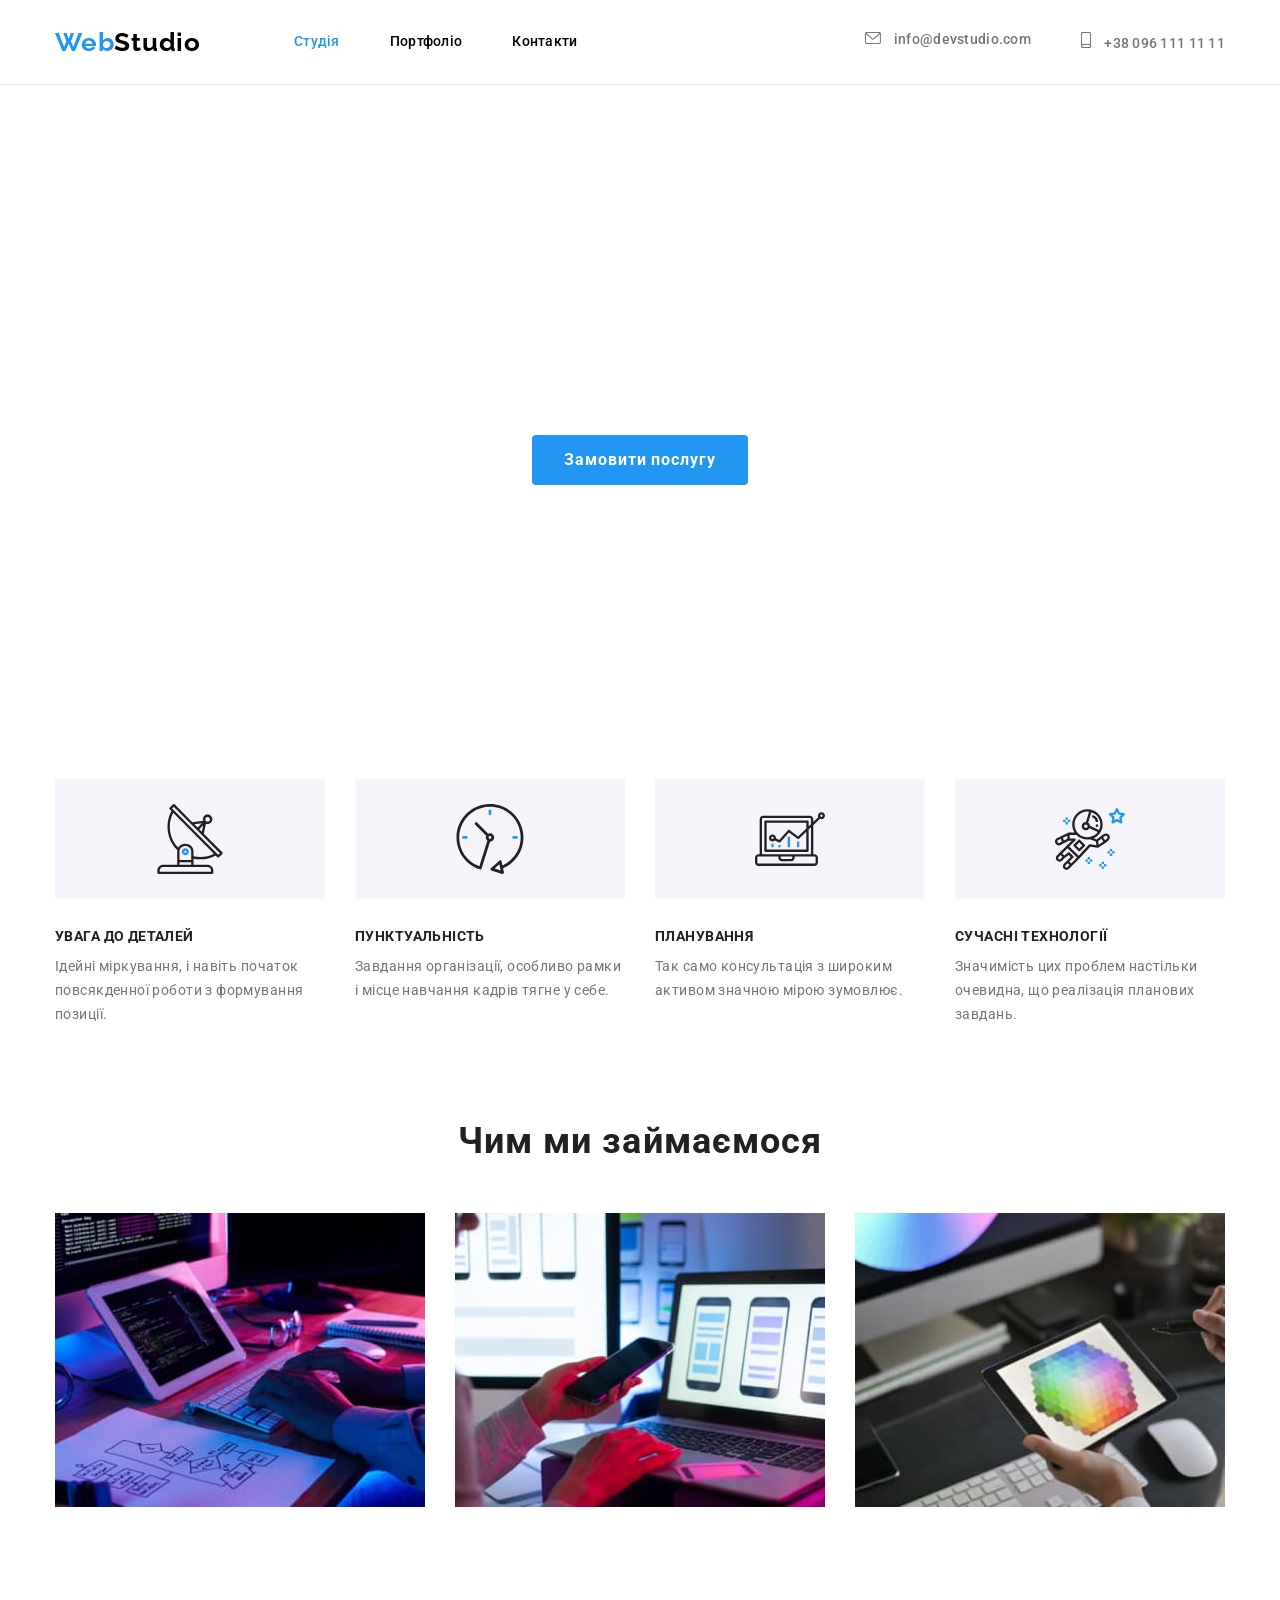
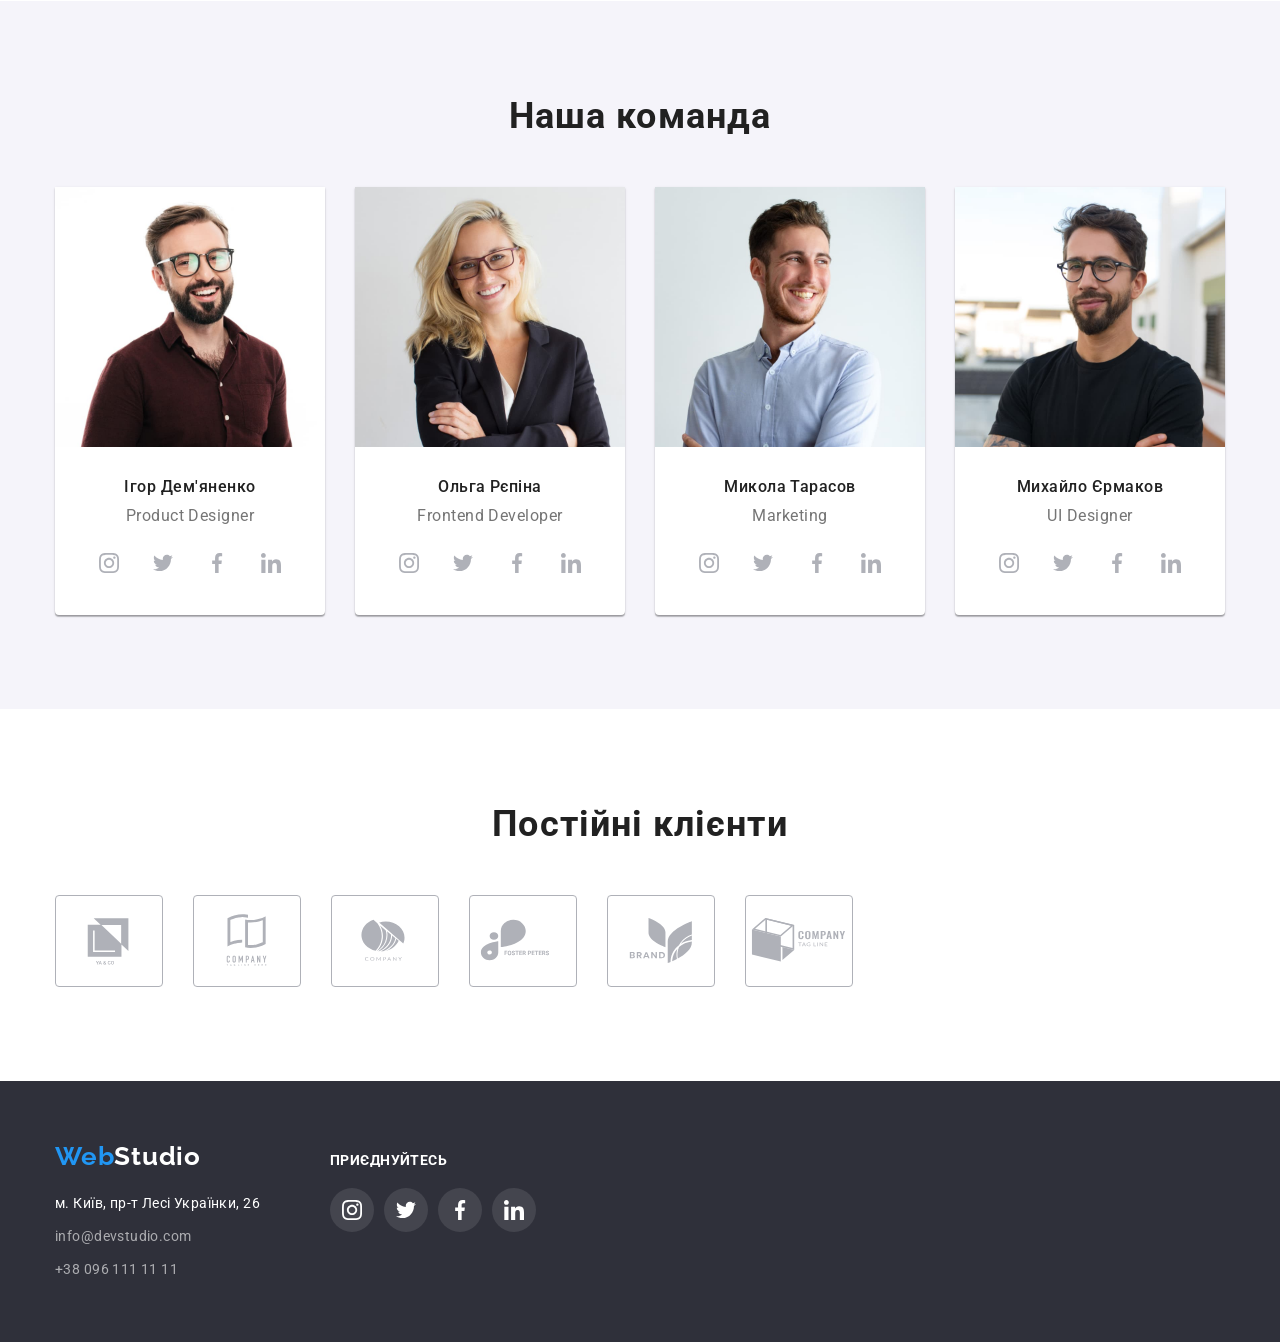
==== index.html @ befa75d5 "Update index.html" ====
<!DOCTYPE html>
<html lang="uk">
  <head>
    <meta charset="UTF-8" />
    <meta http-equiv="X-UA-Compatible" content="IE=edge" />
    <meta name="viewport" content="width=device-width, initial-scale=1.0" />
    <title>Веб-студія головна сторінка</title>
    <link
      href="https://fonts.googleapis.com/css2?family=Raleway:wght@700&family=Roboto:wght@400;500;700;900&display=swap"
      rel="stylesheet"
    />
    <link
      rel="stylesheet"
      href="https://cdnjs.cloudflare.com/ajax/libs/modern-normalize/1.1.0/modern-normalize.min.css"
      integrity="sha512-wpPYUAdjBVSE4KJnH1VR1HeZfpl1ub8YT/NKx4PuQ5NmX2tKuGu6U/JRp5y+Y8XG2tV+wKQpNHVUX03MfMFn9Q=="
      crossorigin="anonymous"
      referrerpolicy="no-referrer"
    />
    <link rel="stylesheet" href="./css/styles.css" />
  </head>
  <body>
    <header class="header">
      <div class="container site-header">
        <nav class="nav">
          <a href="./index.html" class="logo">Web<span class="logo-header">Studio</span></a>
          <ul class="site-nav">
            <li class="item"><a href="./index.html" class="link current">Студія</a></li>
            <li class="item"><a href="./portfolio.html" class="link">Портфоліо</a></li>
            <li class="item"><a href="#" class="link">Контакти</a></li>
          </ul>
        </nav>
        <ul class="header-contacts">
          <li class="item">
            <a href="mailto:info@devstudio.com" class="contacts">
              <svg class="header-contacts-icon" width="16" height="12">
                <use href="./images/sprite.svg#icon-envelope"></use>
              </svg>
              info@devstudio.com
            </a>
          </li>
          <li class="item">
            <a href="tel:+380961111111" class="contacts">
              <svg class="header-contacts-icon" width="10" height="16">
                <use href="./images/sprite.svg#icon-smartphone"></use>
              </svg>
              +38 096 111 11 11
            </a>
          </li>
        </ul>
      </div>
    </header>
    <main>
      <section class="hero">
        <div class="container hero-center">
          <h1 class="hero-title">Ефективні рішення для вашого бізнесу</h1>
          <button type="button" class="hero-button">Замовити послугу</button>
        </div>
      </section>
      <section class="section-feutures">
        <div class="container">
          <h2 class="visually-hidden">Наші особливості</h2>
          <ul class="feutures-list">
            <li class="feutures-list-item">
              <div class="feutures-decor">
                <svg class="feutures-icon" width="70" height="70">
                  <use href="./images/sprite.svg#icon-antenna"></use>
                </svg>
              </div>
              <h3 class="title">Увага до деталей</h3>
              <p class="text">Ідейні міркування, і навіть початок повсякденної роботи з формування позиції.</p>
            </li>
            <li class="feutures-list-item">
              <div class="feutures-decor">
                <svg class="feutures-icon" width="70" height="70">
                  <use href="./images/sprite.svg#icon-clock"></use>
                </svg>
              </div>
              <h3 class="title">Пунктуальність</h3>
              <p class="text">Завдання організації, особливо рамки і місце навчання кадрів тягне у себе.</p>
            </li>
            <li class="feutures-list-item">
              <div class="feutures-decor">
                <svg class="feutures-icon" width="70" height="70">
                  <use href="./images/sprite.svg#icon-diagram"></use>
                </svg>
              </div>
              <h3 class="title">Планування</h3>
              <p class="text">Так само консультація з широким активом значною мірою зумовлює.</p>
            </li>
            <li class="feutures-list-item">
              <div class="feutures-decor">
                <svg class="feutures-icon" width="70" height="70">
                  <use href="./images/sprite.svg#icon-astronaut"></use>
                </svg>
              </div>
              <h3 class="title">Сучасні технології</h3>
              <p class="text">Значимість цих проблем настільки очевидна, що реалізація планових завдань.</p>
            </li>
          </ul>
        </div>
      </section>
      <section class="section">
        <div class="container">
          <h2 class="section-title">Чим ми займаємося</h2>
          <ul class="presentation">
            <li><img src="./images/box1.jpg" alt="Руки на клавіатурі" width="370" /></li>
            <li><img src="./images/box2.jpg" alt="У руках смартфон" width="370" /></li>
            <li><img src="./images/box3.jpg" alt="У руках планшет" width="370" /></li>
          </ul>
        </div>
      </section>
      <section class="section team">
        <div class="container">
          <h2 class="section-title">Наша команда</h2>
          <ul class="team-list">
            <li class="team-member">
              <img src="./images/img1.jpg" alt="Фото дизайнера продукту" width="270" />
              <div class="team-member-discr">
                <h3 class="title">Ігор Дем'яненко</h3>
                <p class="text">Product Designer</p>
                <ul class="socials-list">
                  <li class="socials-item">
                    <a href="#" aria-label="Посилання на Instagram" class="socials-link">
                      <svg class="socials-icon" width="20" height="20">
                        <use href="./images/sprite.svg#icon-instagram"></use>
                      </svg>
                    </a>
                  </li>
                  <li class="socials-item">
                    <a href="#" aria-label="Посилання на Twitter" class="socials-link">
                      <svg class="socials-icon" width="20" height="20">
                        <use href="./images/sprite.svg#icon-twitter"></use>
                      </svg>
                    </a>
                  </li>
                  <li class="socials-item">
                    <a href="#" aria-label="Посилання на Facebook" class="socials-link">
                      <svg class="socials-icon" width="20" height="20">
                        <use href="./images/sprite.svg#icon-facebook"></use>
                      </svg>
                    </a>
                  </li>
                  <li class="socials-item">
                    <a href="#" aria-label="Посилання на Linkedin" class="socials-link">
                      <svg class="socials-icon" width="20" height="20">
                        <use href="./images/sprite.svg#icon-linkedin"></use>
                      </svg>
                    </a>
                  </li>
                </ul>
              </div>
            </li>
            <li class="team-member">
              <img src="./images/img2.jpg" alt="Фото розробника інтерфейсу" width="270" />
              <div class="team-member-discr">
                <h3 class="title">Ольга Рєпіна</h3>
                <p class="text">Frontend Developer</p>
                <ul class="socials-list">
                  <li class="socials-item">
                    <a href="#" aria-label="Посилання на Instagram" class="socials-link">
                      <svg class="socials-icon" width="20" height="20">
                        <use href="./images/sprite.svg#icon-instagram"></use>
                      </svg>
                    </a>
                  </li>
                  <li class="socials-item">
                    <a href="#" aria-label="Посилання на Twitter" class="socials-link">
                      <svg class="socials-icon" width="20" height="20">
                        <use href="./images/sprite.svg#icon-twitter"></use>
                      </svg>
                    </a>
                  </li>
                  <li class="socials-item">
                    <a href="#" aria-label="Посилання на Facebook" class="socials-link">
                      <svg class="socials-icon" width="20" height="20">
                        <use href="./images/sprite.svg#icon-facebook"></use>
                      </svg>
                    </a>
                  </li>
                  <li class="socials-item">
                    <a href="#" aria-label="Посилання на Linkedin" class="socials-link">
                      <svg class="socials-icon" width="20" height="20">
                        <use href="./images/sprite.svg#icon-linkedin"></use>
                      </svg>
                    </a>
                  </li>
                </ul>
              </div>
            </li>
            <li class="team-member">
              <img src="./images/img3.jpg" alt="Фото маркетолога" width="270" />
              <div class="team-member-discr">
                <h3 class="title">Микола Тарасов</h3>
                <p class="text">Marketing</p>
                <ul class="socials-list">
                  <li class="socials-item">
                    <a href="#" aria-label="Посилання на Instagram" class="socials-link">
                      <svg class="socials-icon" width="20" height="20">
                        <use href="./images/sprite.svg#icon-instagram"></use>
                      </svg>
                    </a>
                  </li>
                  <li class="socials-item">
                    <a href="#" aria-label="Посилання на Twitter" class="socials-link">
                      <svg class="socials-icon" width="20" height="20">
                        <use href="./images/sprite.svg#icon-twitter"></use>
                      </svg>
                    </a>
                  </li>
                  <li class="socials-item">
                    <a href="#" aria-label="Посилання на Facebook" class="socials-link">
                      <svg class="socials-icon" width="20" height="20">
                        <use href="./images/sprite.svg#icon-facebook"></use>
                      </svg>
                    </a>
                  </li>
                  <li class="socials-item">
                    <a href="#" aria-label="Посилання на Linkedin" class="socials-link">
                      <svg class="socials-icon" width="20" height="20">
                        <use href="./images/sprite.svg#icon-linkedin"></use>
                      </svg>
                    </a>
                  </li>
                </ul>
              </div>
            </li>
            <li class="team-member">
              <img src="./images/img4.jpg" alt="Фото дизайнера інтерфейсу" width="270" />
              <div class="team-member-discr">
                <h3 class="title">Михайло Єрмаков</h3>
                <p class="text">UI Designer</p>
                <ul class="socials-list">
                  <li class="socials-item">
                    <a href="#" aria-label="Посилання на Instagram" class="socials-link">
                      <svg class="socials-icon" width="20" height="20">
                        <use href="./images/sprite.svg#icon-instagram"></use>
                      </svg>
                    </a>
                  </li>
                  <li class="socials-item">
                    <a href="#" aria-label="Посилання на Twitter" class="socials-link">
                      <svg class="socials-icon" width="20" height="20">
                        <use href="./images/sprite.svg#icon-twitter"></use>
                      </svg>
                    </a>
                  </li>
                  <li class="socials-item">
                    <a href="#" aria-label="Посилання на Facebook" class="socials-link">
                      <svg class="socials-icon" width="20" height="20">
                        <use href="./images/sprite.svg#icon-facebook"></use>
                      </svg>
                    </a>
                  </li>
                  <li class="socials-item">
                    <a href="#" aria-label="Посилання на Linkedin" class="socials-link">
                      <svg class="socials-icon" width="20" height="20">
                        <use href="./images/sprite.svg#icon-linkedin"></use>
                      </svg>
                    </a>
                  </li>
                </ul>
              </div>
            </li>
          </ul>
        </div>
      </section>
      <section class="section">
        <div class="container">
          <h2 class="section-title">Постійні клієнти</h2>
          <ul class="clients-list">
            <li class="clients-logo">
              <a href="#" aria-label="Логотип клієнта" class="logo-link">
                <svg class="logo-icon" width="106" height="60">
                  <use href="./images/sprite.svg#icon-logo-1"></use>
                </svg>
              </a>
            </li>
            <li class="clients-logo">
              <a href="#" aria-label="Логотип клієнта" class="logo-link">
                <svg class="logo-icon" width="106" height="60">
                  <use href="./images/sprite.svg#icon-logo-2"></use>
                </svg>
              </a>
            </li>
            <li class="clients-logo">
              <a href="#" aria-label="Логотип клієнта" class="logo-link">
                <svg class="logo-icon" width="106" height="60">
                  <use href="./images/sprite.svg#icon-logo-3"></use>
                </svg>
              </a>
            </li>
            <li class="clients-logo">
              <a href="#" aria-label="Логотип клієнта" class="logo-link">
                <svg class="logo-icon" width="106" height="60">
                  <use href="./images/sprite.svg#icon-logo-4"></use>
                </svg>
              </a>
            </li>
            <li class="clients-logo">
              <a href="#" aria-label="Логотип клієнта" class="logo-link">
                <svg class="logo-icon" width="106" height="60">
                  <use href="./images/sprite.svg#icon-logo-5"></use>
                </svg>
              </a>
            </li>
            <li class="clients-logo">
              <a href="#" aria-label="Логотип клієнта" class="logo-link">
                <svg class="logo-icon" width="106" height="60">
                  <use href="./images/sprite.svg#icon-logo-6"></use>
                </svg>
              </a>
            </li>
          </ul>
        </div>
      </section>
    </main>
    <footer>
      <div class="container footer">
        <div>
          <a href="./index.html" class="logo">Web<span class="logo-footer">Studio</span></a>
          <address>
            <ul class="footer-contacts">
              <li>
                <a
                  href="https://goo.gl/maps/CPtrU1FHBa2aNyZL9"
                  target="_blank"
                  rel="noopener noreferrer nofollow"
                  class="contacts address"
                  >м. Київ, пр-т Лесі Українки, 26
                </a>
              </li>
              <li>
                <a href="mailto:info@devstudio.com" class="contacts mailo">info@devstudio.com</a>
              </li>
              <li>
                <a href="tel:+380961111111" class="contacts tel">+38 096 111 11 11</a>
              </li>
            </ul>
          </address>
        </div>
        <div class="socials">
          <p class="socials-invite">Приєднуйтесь</p>
          <ul class="socials-list">
            <li class="socials-item">
              <a href="#" aria-label="Посилання на Instagram" class="socials-link-footer">
                <svg class="socials-icon-footer" width="20" height="20">
                  <use href="./images/sprite.svg#icon-instagram"></use>
                </svg>
              </a>
            </li>
            <li class="socials-item">
              <a href="#" aria-label="Посилання на Twitter" class="socials-link-footer">
                <svg class="socials-icon-footer" width="20" height="20">
                  <use href="./images/sprite.svg#icon-twitter"></use>
                </svg>
              </a>
            </li>
            <li class="socials-item">
              <a href="#" aria-label="Посилання на Facebook" class="socials-link-footer">
                <svg class="socials-icon-footer" width="20" height="20">
                  <use href="./images/sprite.svg#icon-facebook"></use>
                </svg>
              </a>
            </li>
            <li class="socials-item">
              <a href="#" aria-label="Посилання на Linkedin" class="socials-link-footer">
                <svg class="socials-icon-footer" width="20" height="20">
                  <use href="./images/sprite.svg#icon-linkedin"></use>
                </svg>
              </a>
            </li>
          </ul>
        </div>
      </div>
    </footer>
  </body>
</html>
---- css/styles.css ----
/* common css */

:root {
    --accent-color: #2196F3;
    --main-color-text: #212121;
    --secondary-color-text: #757575;
    --logo-color-text: #000000;
    --white-color-text: #FFFFFF;
    --main-color-bg: #FFFFFF;
    --secondary-color-bg: #F5F4FA;
    --footer-color-bg: #2F303A;
    --active-button: #188CE8;
    --card-border-color: #EEEEEE;
    --hero-color-bg: #C4C4C4;
    --contacts-footer: rgba(255, 255, 255, 0.6);
}

body {
    font-family: 'Roboto', sans-serif;
    background-color: var(--main-color-bg);
    color: var(--secondary-color-text)
}

/* reset */
p,
h1,
h2,
h3,
h4,
h5,
h6 {
    margin: 0;
}

ul,
ol {
    margin: 0;
    padding-left: 0;
}

img {
    display: block;
    max-width: 100%;
    height: auto;
}
/* ----- */

.container {
    width: 1200px;
    padding-left: 15px;
    padding-right: 15px;
    margin: 0 auto;
}

.visually-hidden {
    position: absolute;
    white-space: nowrap;
    width: 1px;
    height: 1px;
    overflow: hidden;
    border: 0;
    padding: 0;
    clip: rect(0 0 0 0);
    clip-path: inset(50%);
    margin: -1px;
}

ul {
    list-style: none;
}

a {
    text-decoration: none;
}

button {
    display: inline-block;
    border-radius: 4px;
    font-family: inherit;
    cursor: pointer;
    border: transparent;
}

.section {
    padding-top: 94px;
    padding-bottom: 94px;
}

.logo {
    font-family: 'Raleway';
    font-style: normal;
    font-weight: 700;
    font-size: 26px;
    line-height: 1.19;
    letter-spacing: 0.03em;
    color: var(--accent-color);
}

.logo-header {
    color: var(--logo-color-text);
}

.logo-footer {
    color: var(--white-color-text);
}

/* header */
/* site nav */
.link {
    font-style: normal;
    font-weight: 500;
    font-size: 14px;
    line-height: 1.14;
    letter-spacing: 0.02em;
}

.nav {
    display: flex;
    align-items: center;
}

.site-nav {
    display: flex;
    margin-left: 93px;
    
}

.site-nav .item {
    margin-right: 50px;
}

.site-nav .item:last-child {
    margin-right: 0;
}

.site-nav .link {
    display: block;
    padding-top: 32px;
    padding-bottom: 32px;
    color: var(--logo-color-text);
}

.site-nav .link:hover,
.site-nav .link:focus {
    color: var(--accent-color);
}

.site-nav .link.current {
    color: var(--accent-color);
} 

.header {
    border-bottom: 1px solid #ECECEC;
}

.site-header {
    display: flex; 
}

.header-contacts {
    display: flex;
    margin-left: auto;
}

.header-contacts .item:not(:last-child) {
    margin-right: 50px;
}

.header-contacts .contacts {
    display: block;
    padding-top: 32px;
    padding-bottom: 32px;
    font-style: normal;
    font-weight: 500;
    font-size: 14px;
    line-height: 1.14;
    letter-spacing: 0.02em;
    color: var(--secondary-color-text);
}
.header-contacts .contacts:hover,
.header-contacts .contacts:focus {
    color: var(--accent-color);
}

.header-contacts-icon {
    margin-right: 10px;
    fill: var(--secondary-color-text);
}

.header-contacts .contacts:hover .header-contacts-icon,
.header-contacts .contacts:focus .header-contacts-icon {
    fill: var(--accent-color);
}

/* footer */
footer {
    padding-top: 60px;
    padding-bottom: 60px;
    background-color: var(--footer-color-bg);
}

address {
    margin-top: 20px;
    font-style: normal;
}

.footer-contacts .address {
    font-size: 14px;
    line-height: 1.71;
    letter-spacing: 0.03em;
    color: var(--white-color-text);
}

.footer-contacts .address:hover,
.footer-contacts .address:focus {
    color: var(--accent-color);
}

.footer-contacts .mailo,
.footer-contacts .tel {
    display: block;
    margin-top: 9px;
    font-size: 14px;
    line-height: 1.71;
    letter-spacing: 0.03em;
    color: var(--contacts-footer);
}

.footer-contacts .mailo:hover,
.footer-contacts .mailo:focus {
    color: var(--accent-color);
}

.footer-contacts .tel:hover,
.footer-contacts .tel:focus {
    color: var(--accent-color);
}

.footer {
    display: flex;
    align-items: baseline;

}

.socials {
    margin-left: 70px;
}

.socials-invite {
    margin-bottom: 20px;
    font-style: normal;
    font-weight: 700;
    font-size: 14px;
    line-height: 16px;
    letter-spacing: 0.03em;
    text-transform: uppercase;
    color: var(--white-color-text)
}

.socials-list {
    display: flex;
    justify-content: center;
    gap: 10px;
}

.socials-item {
    width: 44px;
    height: 44px;
}

.socials-link-footer {
    display: flex;
    align-items: center;
    justify-content: center;
    width: 100%;
    height: 100%;
    background-color: rgba(255, 255, 255, 0.1);
    border-radius: 50%;
}

.socials-icon-footer {
    fill: var(--white-color-text);
}

.socials-link-footer:hover,
.socials-link-footer:focus {
    background-color: var(--accent-color);
}


/* index.html css */

.hero {
    text-align: center;   
}

.hero > .overlay {
    max-width: 1600px;
    min-height: 600px;
    margin-left: auto;
    margin-right: auto;
    background: var(--hero-color-bg);
    background-image: linear-gradient(to right, rgba(47, 48, 58, 0.4), rgba(47, 48, 58, 0.4)), url("../images/hero.jpg");     
}

.container.hero-center {
    padding: 200px 0;
    max-width: 696px;
    
}

.hero-title {
    margin-bottom: 30px;
    font-style: normal;
    font-weight: 900;
    font-size: 44px;
    line-height: 1.36;
    letter-spacing: 0.06em;
    text-transform: uppercase;
    text-align: center;
    color: var(--white-color-text);
}

.hero-button {
    padding: 10px 32px;
    font-style: normal;
    font-weight: 700;
    font-size: 16px;
    line-height: 1.88; 
    text-align: center;
    letter-spacing: 0.06em;
    background-color: var(--accent-color);
    color: var(--white-color-text);
}

.hero-button:hover,
.hero-button:focus {
    background-color: var(--active-button);
}

.section-feutures {
    padding-top: 94px;
    padding-bottom: 0;
}

.section-title {
    margin-bottom: 50px;
    font-style: normal;
    font-weight: 700;
    font-size: 36px;
    line-height: 1.17;
    text-align: center;
    letter-spacing: 0.03em;
    color: var(--main-color-text);
}

.feutures-list {
    display: flex;
    gap: 30px;
}

.feutures-list-item {
    flex-basis: calc((100% - 90px) / 4);
}

.feutures-decor {
    display: flex;
    align-items: center;
    justify-content: center;
    margin-bottom: 30px;
    height: 120px;
    background-color: var(--secondary-color-bg);
}

.feutures-list .title {
    margin-bottom: 10px;
    font-style: normal;
    font-weight: 700;
    font-size: 14px;
    line-height: 1.14;
    letter-spacing: 0.03em;
    text-transform: uppercase;
    color: var(--main-color-text);
}

.feutures-list .text {
    font-size: 14px;
    line-height: 1.71;
    letter-spacing: 0.03em;
}

.presentation {
    display: flex;
    justify-content: space-between;
}

.team {
    background-color: var(--secondary-color-bg);
}

.team-list {
    display: flex;
    gap: 30px
}

.team-member {
    flex-basis: calc((100% - 90) / 4);
    box-shadow: 0px 1px 3px rgba(0, 0, 0, 0.12), 0px 1px 1px rgba(0, 0, 0, 0.14), 0px 2px 1px rgba(0, 0, 0, 0.2);
    border-radius: 0px 0px 4px 4px;
    background-color: var(--main-color-bg);
}

.team-member-discr {
    padding-top: 30px;
    padding-bottom: 30px;
}

.team-list .title {
    margin-bottom: 10px;
    font-style: normal;
    font-weight: 500;
    font-size: 16px;
    line-height: 19px;
    text-align: center;
    letter-spacing: 0.03em;
    color: var(--main-color-text);
}

.team-list .text {
    font-size: 16px;
    line-height: 19px;
    text-align: center;
    letter-spacing: 0.03em;
    margin-bottom: 16px;
}

/* .socials-list and .socials-item create added above */
.socials-link {
    display: flex;
    align-items: center;
    justify-content: center;
    width: 100%;
    height: 100%;
    background-color: #FFFFFF;
    border-radius: 50%;
}

.socials-icon {
    fill: #AFB1B8;
}

.socials-link:hover,
.socials-link:focus {
    background-color: var(--accent-color);
}

.socials-link:hover .socials-icon,
.socials-link:focus .socials-icon {
    fill: var(--white-color-text);
}


.clients-list {
    display: flex;
    gap: 30px;
}
.clients-logo {
    flex-basis: calc((100% -150px) / 6);
    height: 92px;
}
.logo-link {
    display: flex;
    align-items: center;
    justify-content: center;
    width: 100%;
    height: 100%;
    border: 1px solid #AFB1B8;
    border-radius: 4px;
}
.logo-icon {
    fill: #AFB1B8;
}
.logo-link:hover {
    border-color: var(--accent-color);
}
.logo-link:hover .logo-icon,
.logo-link:focus .logo-icon {
    fill: var(--accent-color);
}


/* portfolio.html css */

.portfolio-filter {
    display: flex;
    justify-content: center;
    gap: 8px;
    margin-bottom: 50px;   
}

.filter-button {
    padding: 6px 22px;
    font-style: normal;
    font-weight: 500;
    font-size: 16px;
    line-height: 1.63;
    text-align: center;
    letter-spacing: 0.03em;
    color: var(--main-color-text);
}

.filter-button:hover,
.filter-button:focus {
    background-color: var(--accent-color);
    color: var(--white-color-text);
    box-shadow: 0px 3px 1px rgba(0, 0, 0, 0.1), 0px 1px 2px rgba(0, 0, 0, 0.08), 0px 2px 2px rgba(0, 0, 0, 0.12);
}

.portfolio-list {
    display: flex;
    flex-wrap: wrap;
    gap: 30px;
}

.portfolio-card {
    flex-basis: calc((100% - 60px) / 3);
}

.portfolio-card-link {
    display: inline-block;
}

.portfolio-card-link:hover,
.portfolio-card-link:focus {
    box-shadow: 0px 1px 1px rgba(0, 0, 0, 0.12), 0px 4px 4px rgba(0, 0, 0, 0.06), 1px 4px 6px rgba(0, 0, 0, 0.16);
}

.portfolio-list .title {
    margin-bottom: 4px;
    font-weight: 700;
    font-size: 18px;
    line-height: 2.00;
    letter-spacing: 0.06em;
    color: var(--main-color-text);
}

.portfolio-list .text {
    font-size: 16px;
    line-height: 1.88;
    letter-spacing: 0.03em;
    color: var(--secondary-color-text);
}

.portfolio-card-bottom {
    padding: 20px 24px;
    border-left: 1px solid var(--card-border-color);
    border-right: 1px solid var(--card-border-color);
    border-bottom: 1px solid var(--card-border-color);
}
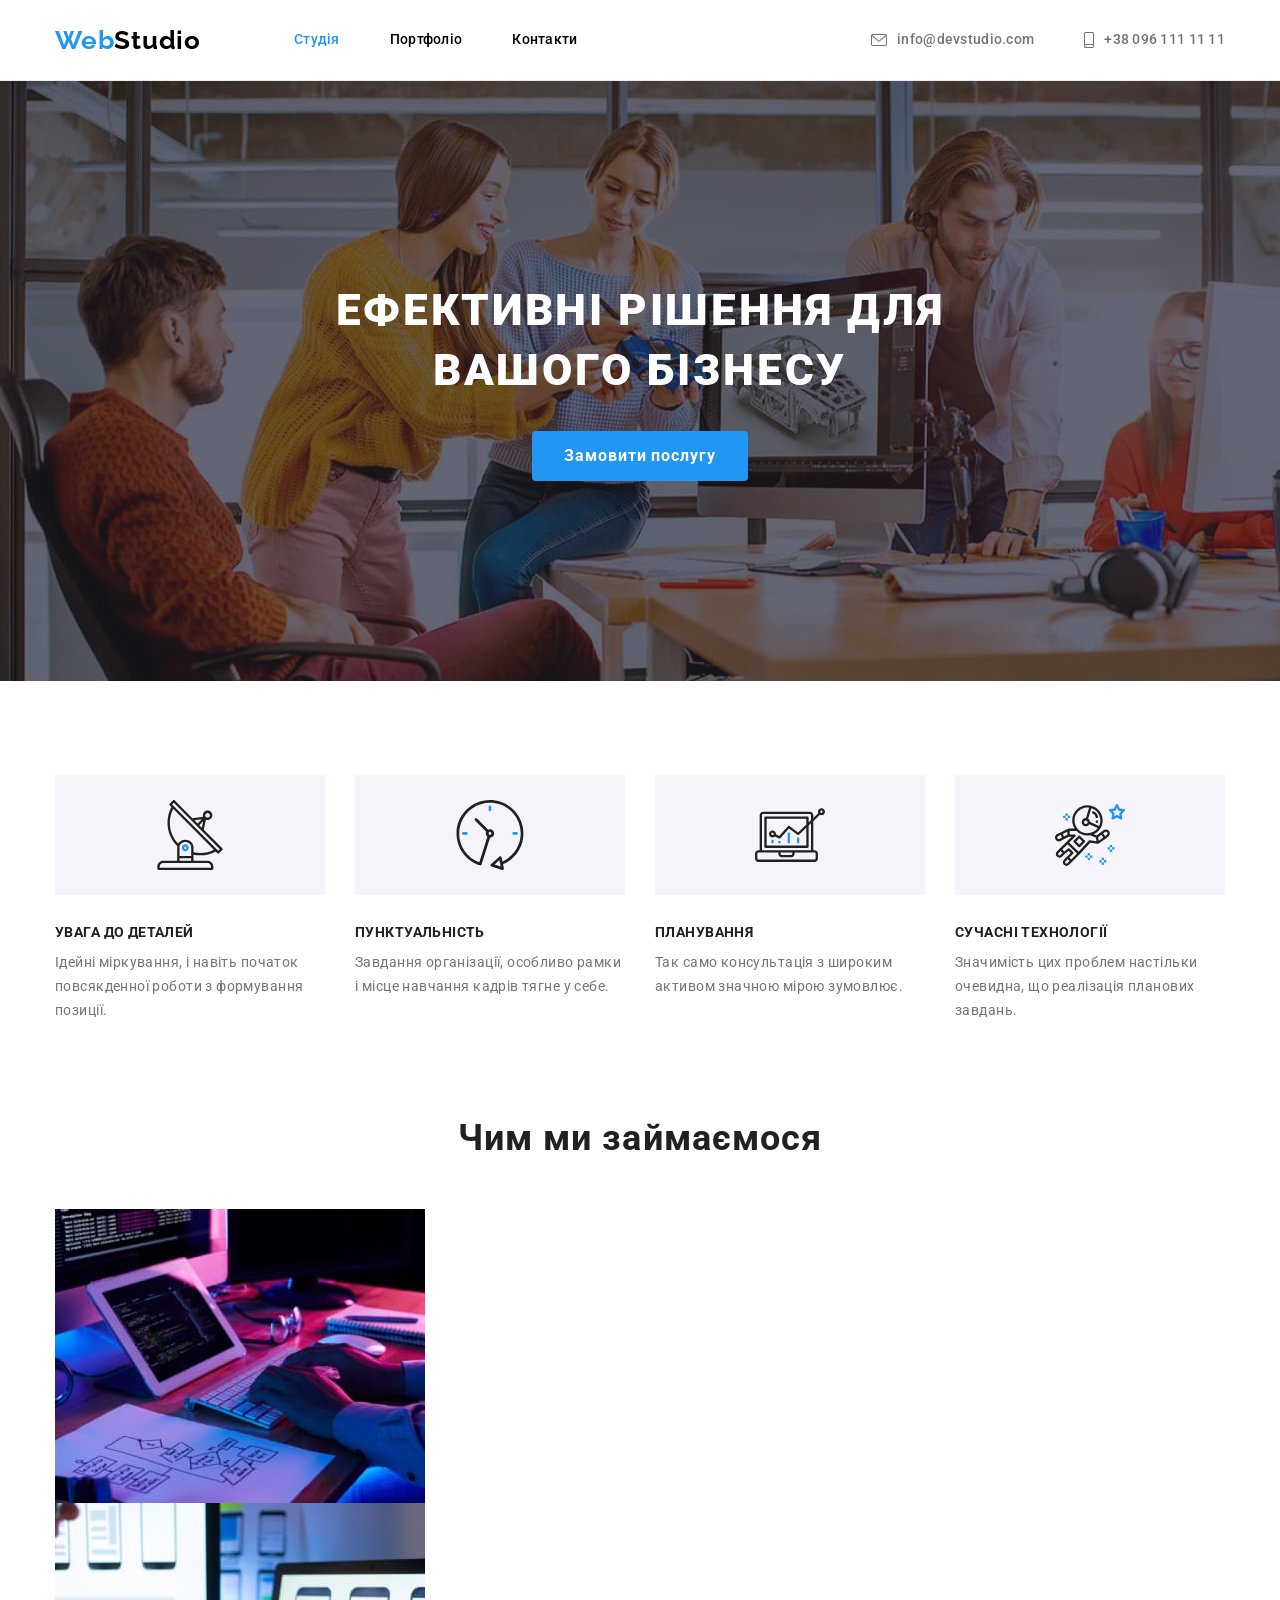
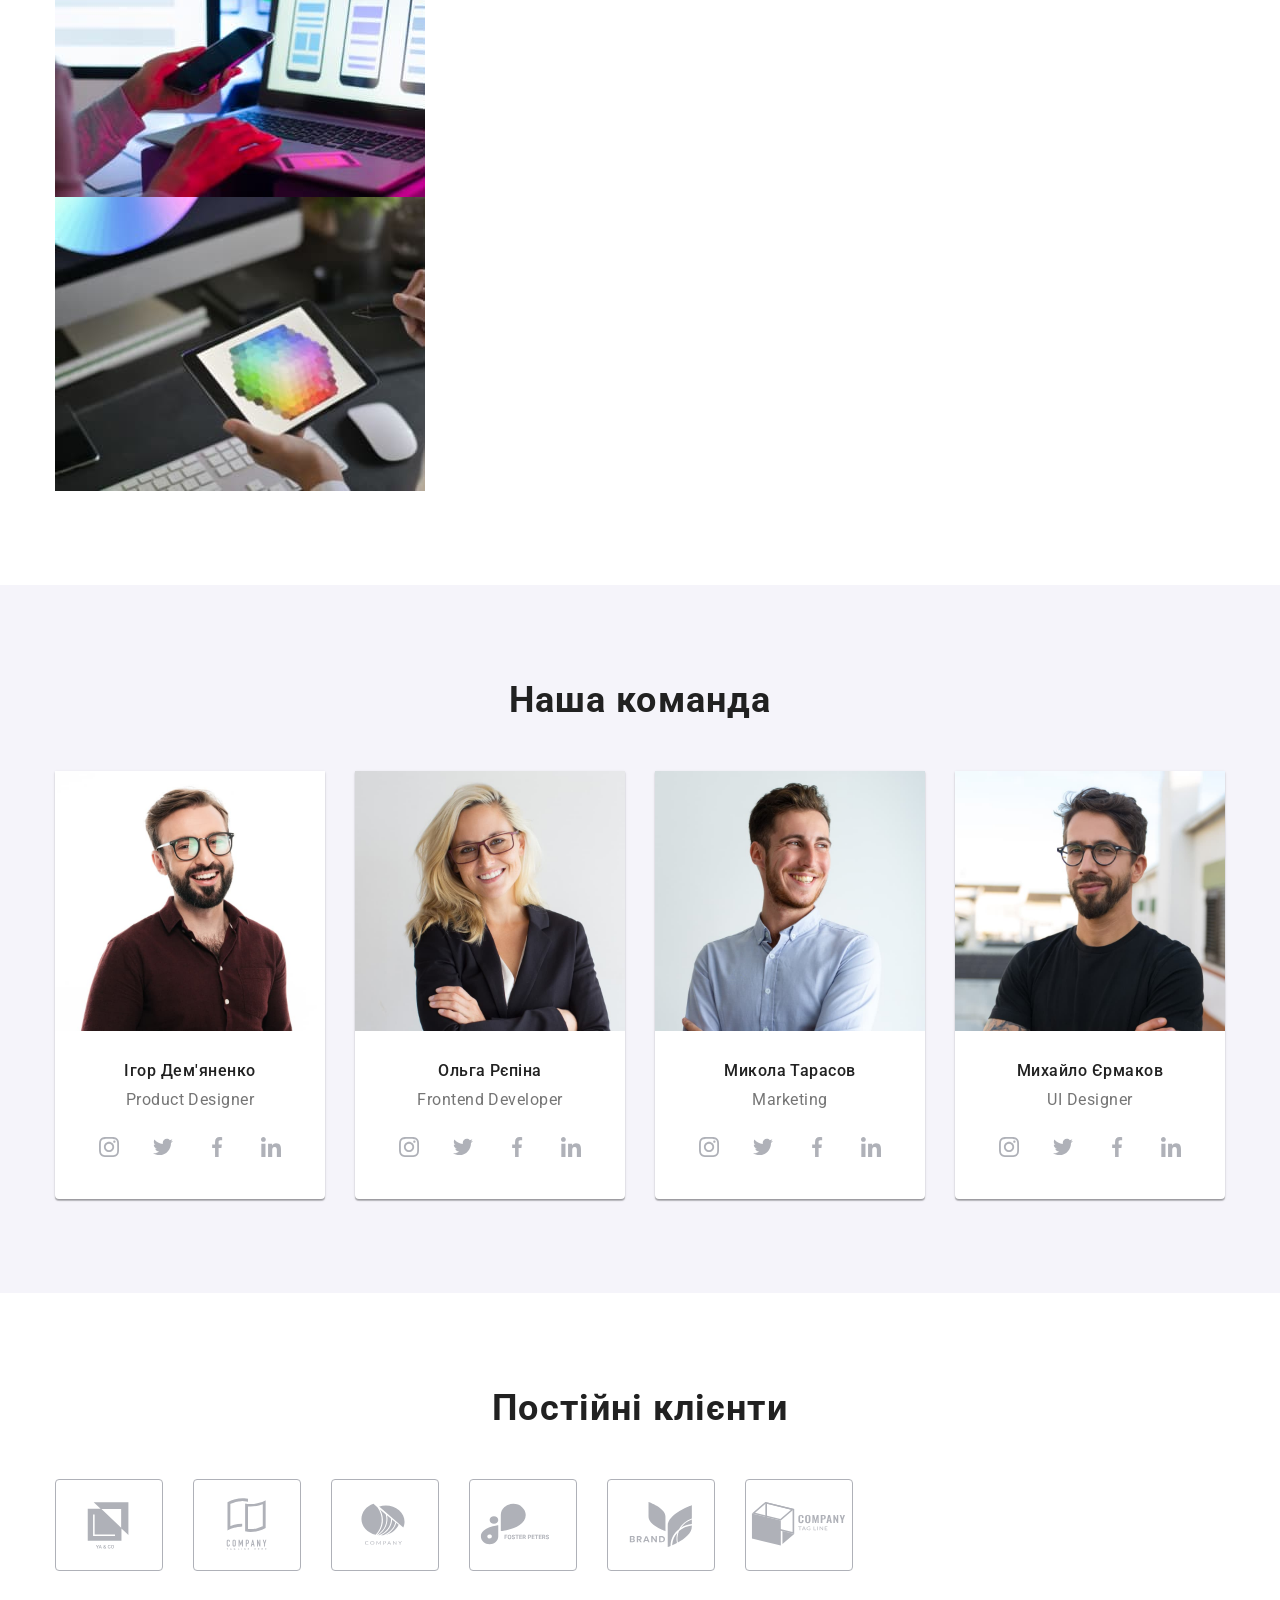
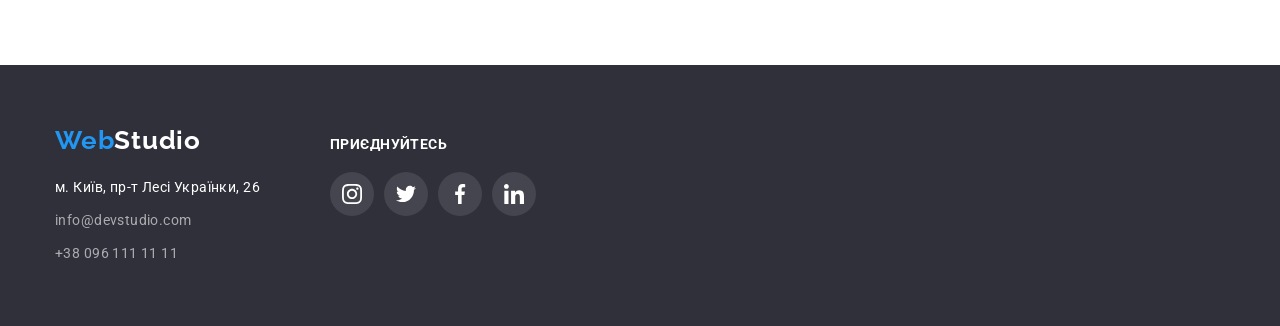
==== commit 141f9d56: "Update index.html" ====
--- a/index.html
+++ b/index.html
@@ -102,10 +102,10 @@
       <section class="section">
         <div class="container">
           <h2 class="section-title">Чим ми займаємося</h2>
-          <ul class="presentation">
-            <li><img src="./images/box1.jpg" alt="Руки на клавіатурі" width="370" /></li>
-            <li><img src="./images/box2.jpg" alt="У руках смартфон" width="370" /></li>
-            <li><img src="./images/box3.jpg" alt="У руках планшет" width="370" /></li>
+          <ul class="presentation-list">
+            <li class="presentation-item"><img src="./images/box1.jpg" alt="Руки на клавіатурі" width="370" /></li>
+            <li class="presentation-item"><img src="./images/box2.jpg" alt="У руках смартфон" width="370" /></li>
+            <li class="presentation-item"><img src="./images/box3.jpg" alt="У руках планшет" width="370" /></li>
           </ul>
         </div>
       </section>
--- a/css/styles.css
+++ b/css/styles.css
@@ -167,7 +167,8 @@
 }
 
 .header-contacts .contacts {
-    display: block;
+    display: flex;
+    align-items: center;
     padding-top: 32px;
     padding-bottom: 32px;
     font-style: normal;
@@ -291,22 +292,17 @@
 /* index.html css */
 
 .hero {
-    text-align: center;   
-}
-
-.hero > .overlay {
+    text-align: center;
     max-width: 1600px;
-    min-height: 600px;
+    padding: 200px 0;
     margin-left: auto;
     margin-right: auto;
     background: var(--hero-color-bg);
-    background-image: linear-gradient(to right, rgba(47, 48, 58, 0.4), rgba(47, 48, 58, 0.4)), url("../images/hero.jpg");     
+    background-image: linear-gradient(to right, rgba(47, 48, 58, 0.4), rgba(47, 48, 58, 0.4)), url("../images/hero.jpg");
 }
 
 .container.hero-center {
-    padding: 200px 0;
     max-width: 696px;
-    
 }
 
 .hero-title {
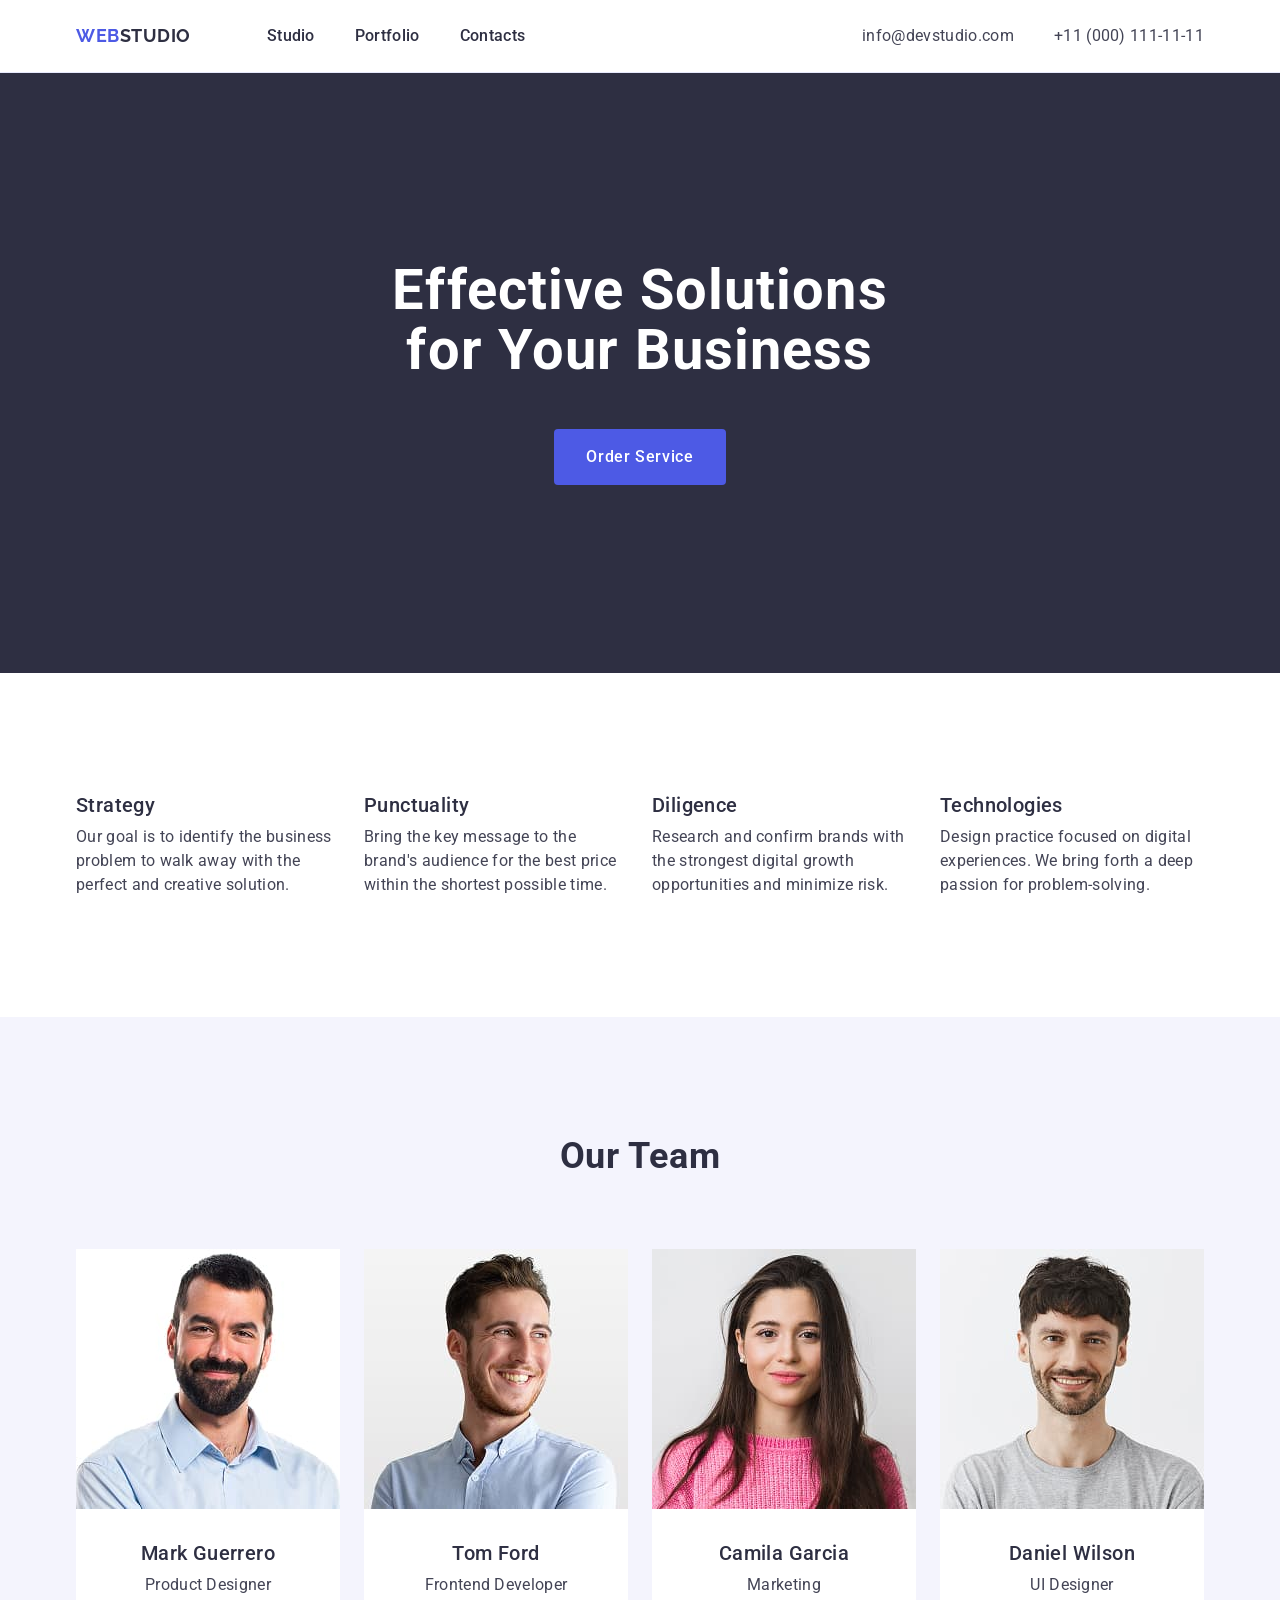
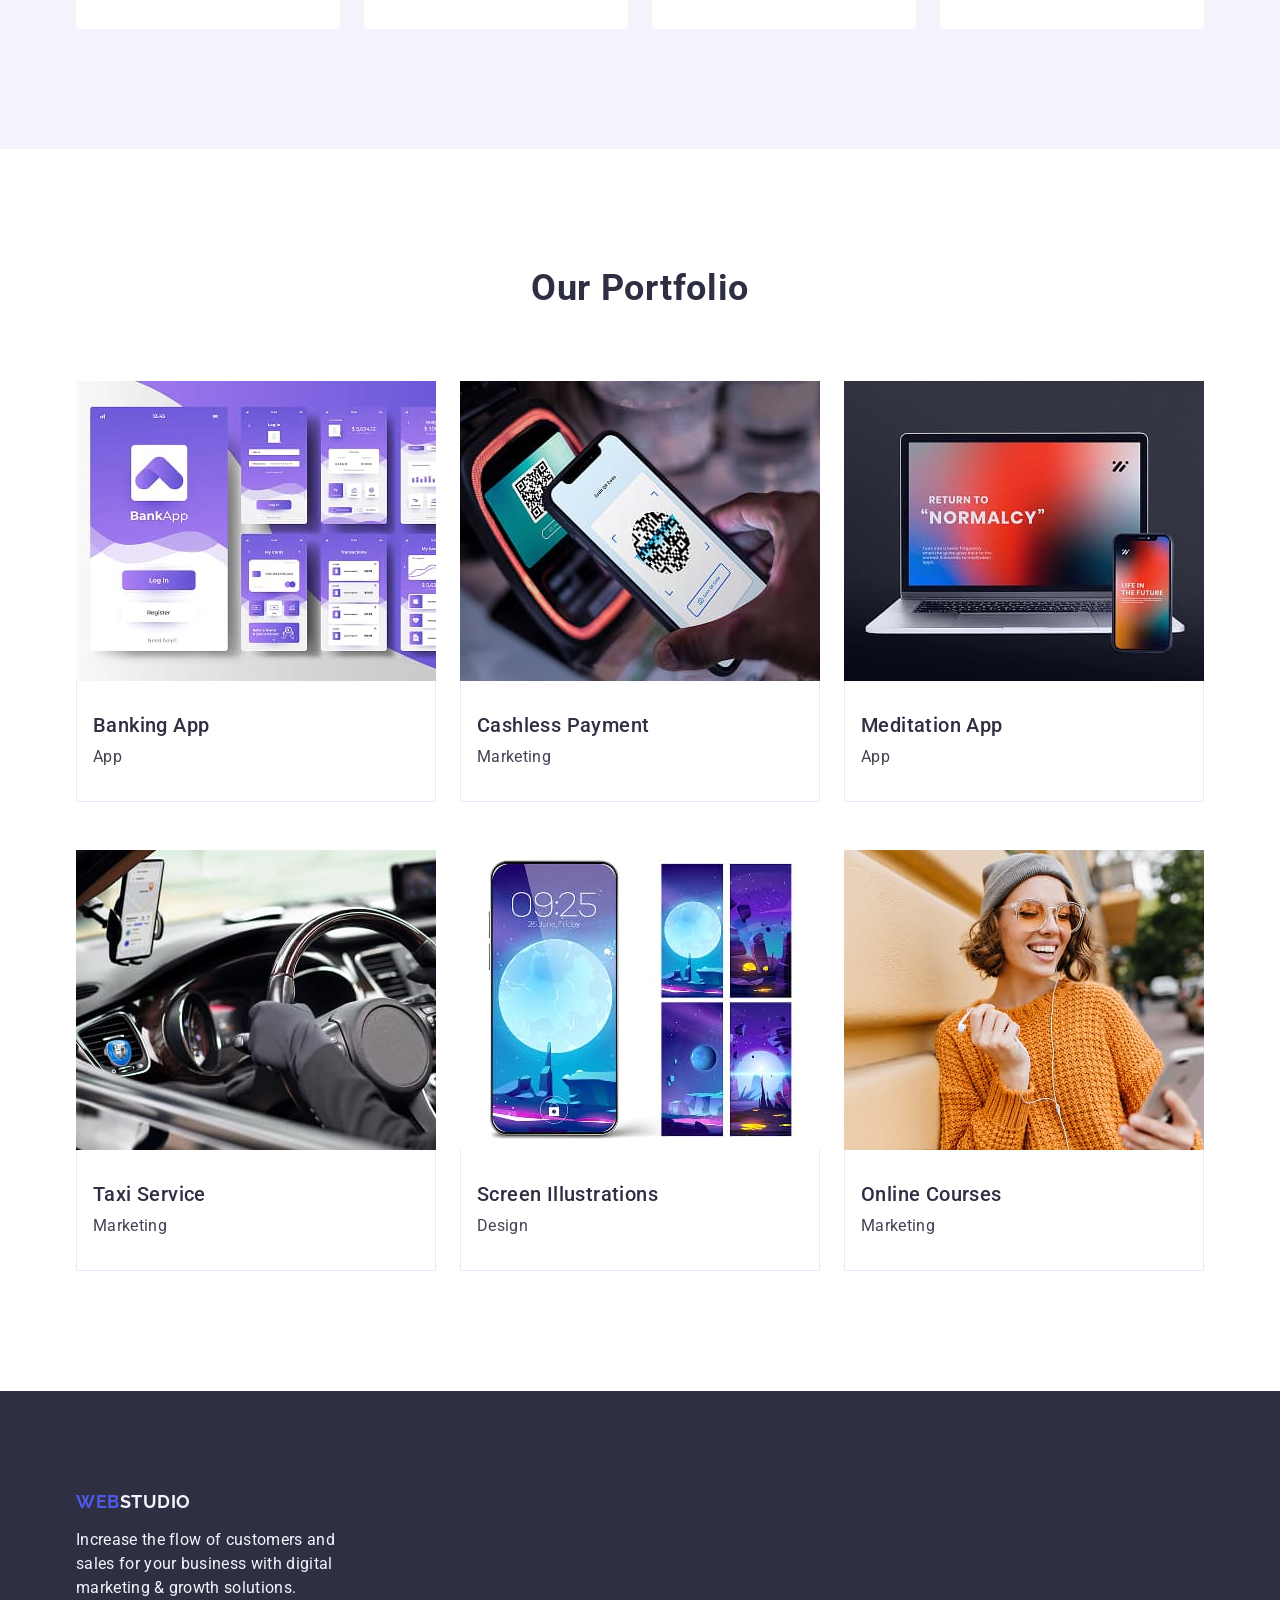
==== commit fddfca7a: "Initial files from goit-markup-hw-03" ====
--- a/index.html
+++ b/index.html
@@ -1,18 +1,19 @@
 <!DOCTYPE html>
-<html lang="uk">
+<html lang="en">
   <head>
     <meta charset="UTF-8" />
-    <meta http-equiv="X-UA-Compatible" content="IE=edge" />
     <meta name="viewport" content="width=device-width, initial-scale=1.0" />
-    <title>Веб-студія головна сторінка</title>
+    <link rel="preconnect" href="https://fonts.googleapis.com" />
+    <link rel="preconnect" href="https://fonts.gstatic.com" crossorigin />
     <link
-      href="https://fonts.googleapis.com/css2?family=Raleway:wght@700&family=Roboto:wght@400;500;700;900&display=swap"
+      href="https://fonts.googleapis.com/css2?family=Roboto:wght@400;500;700&display=swap&family=Raleway:wght@700&display=swap"
       rel="stylesheet"
     />
+    <title>Homework-2</title>
     <link
       rel="stylesheet"
-      href="https://cdnjs.cloudflare.com/ajax/libs/modern-normalize/1.1.0/modern-normalize.min.css"
-      integrity="sha512-wpPYUAdjBVSE4KJnH1VR1HeZfpl1ub8YT/NKx4PuQ5NmX2tKuGu6U/JRp5y+Y8XG2tV+wKQpNHVUX03MfMFn9Q=="
+      href="https://cdnjs.cloudflare.com/ajax/libs/modern-normalize/3.0.1/modern-normalize.min.css"
+      integrity="sha512-q6WgHqiHlKyOqslT/lgBgodhd03Wp4BEqKeW6nNtlOY4quzyG3VoQKFrieaCeSnuVseNKRGpGeDU3qPmabCANg=="
       crossorigin="anonymous"
       referrerpolicy="no-referrer"
     />
@@ -20,357 +21,207 @@
   </head>
   <body>
     <header class="header">
-      <div class="container site-header">
+      <div class="container header-container">
         <nav class="nav">
-          <a href="./index.html" class="logo">Web<span class="logo-header">Studio</span></a>
-          <ul class="site-nav">
-            <li class="item"><a href="./index.html" class="link current">Студія</a></li>
-            <li class="item"><a href="./portfolio.html" class="link">Портфоліо</a></li>
-            <li class="item"><a href="#" class="link">Контакти</a></li>
+          <a class="logo" href="./index.html"
+            >Web<span class="logo-accent">Studio</span></a
+          >
+          <ul class="nav-list">
+            <li class="nav-item">
+              <a class="nav-link" href="./index.html">Studio</a>
+            </li>
+            <li class="nav-item"><a class="nav-link" href="">Portfolio</a></li>
+            <li class="nav-item"><a class="nav-link" href="">Contacts</a></li>
           </ul>
         </nav>
-        <ul class="header-contacts">
-          <li class="item">
-            <a href="mailto:info@devstudio.com" class="contacts">
-              <svg class="header-contacts-icon" width="16" height="12">
-                <use href="./images/sprite.svg#icon-envelope"></use>
-              </svg>
-              info@devstudio.com
-            </a>
-          </li>
-          <li class="item">
-            <a href="tel:+380961111111" class="contacts">
-              <svg class="header-contacts-icon" width="10" height="16">
-                <use href="./images/sprite.svg#icon-smartphone"></use>
-              </svg>
-              +38 096 111 11 11
-            </a>
-          </li>
-        </ul>
+        <address class="address">
+          <ul class="address-list">
+            <li class="address-item">
+              <a class="address-link" href="mailto:info@devstudio.com"
+                >info@devstudio.com</a
+              >
+            </li>
+            <li class="address-item">
+              <a class="address-link" href="tel:+110001111111"
+                >+11 (000) 111-11-11</a
+              >
+            </li>
+          </ul>
+        </address>
       </div>
     </header>
     <main>
-      <section class="hero">
-        <div class="container hero-center">
-          <h1 class="hero-title">Ефективні рішення для вашого бізнесу</h1>
-          <button type="button" class="hero-button">Замовити послугу</button>
-        </div>
-      </section>
-      <section class="section-feutures">
-        <div class="container">
-          <h2 class="visually-hidden">Наші особливості</h2>
-          <ul class="feutures-list">
-            <li class="feutures-list-item">
-              <div class="feutures-decor">
-                <svg class="feutures-icon" width="70" height="70">
-                  <use href="./images/sprite.svg#icon-antenna"></use>
-                </svg>
-              </div>
-              <h3 class="title">Увага до деталей</h3>
-              <p class="text">Ідейні міркування, і навіть початок повсякденної роботи з формування позиції.</p>
-            </li>
-            <li class="feutures-list-item">
-              <div class="feutures-decor">
-                <svg class="feutures-icon" width="70" height="70">
-                  <use href="./images/sprite.svg#icon-clock"></use>
-                </svg>
-              </div>
-              <h3 class="title">Пунктуальність</h3>
-              <p class="text">Завдання організації, особливо рамки і місце навчання кадрів тягне у себе.</p>
-            </li>
-            <li class="feutures-list-item">
-              <div class="feutures-decor">
-                <svg class="feutures-icon" width="70" height="70">
-                  <use href="./images/sprite.svg#icon-diagram"></use>
-                </svg>
-              </div>
-              <h3 class="title">Планування</h3>
-              <p class="text">Так само консультація з широким активом значною мірою зумовлює.</p>
-            </li>
-            <li class="feutures-list-item">
-              <div class="feutures-decor">
-                <svg class="feutures-icon" width="70" height="70">
-                  <use href="./images/sprite.svg#icon-astronaut"></use>
-                </svg>
-              </div>
-              <h3 class="title">Сучасні технології</h3>
-              <p class="text">Значимість цих проблем настільки очевидна, що реалізація планових завдань.</p>
-            </li>
-          </ul>
-        </div>
-      </section>
-      <section class="section">
-        <div class="container">
-          <h2 class="section-title">Чим ми займаємося</h2>
-          <ul class="presentation-list">
-            <li class="presentation-item"><img src="./images/box1.jpg" alt="Руки на клавіатурі" width="370" /></li>
-            <li class="presentation-item"><img src="./images/box2.jpg" alt="У руках смартфон" width="370" /></li>
-            <li class="presentation-item"><img src="./images/box3.jpg" alt="У руках планшет" width="370" /></li>
-          </ul>
-        </div>
-      </section>
-      <section class="section team">
-        <div class="container">
-          <h2 class="section-title">Наша команда</h2>
+      <section class="section hero-section">
+        <div class="container hero-container">
+          <h1 class="hero-title">Effective Solutions for Your Business</h1>
+          <button class="hero-button" type="button">Order Service</button>
+        </div>
+      </section>
+      <section class="section features-section">
+        <div class="container features-container">
+          <h2 class="features-title visually-hidden">Features</h2>
+          <ul class="features-list">
+            <li class="features-item">
+              <h3 class="features-item-title">Strategy</h3>
+              <p class="features-item-text">
+                Our goal is to identify the business problem to walk away with
+                the perfect and creative solution.
+              </p>
+            </li>
+            <li class="features-item">
+              <h3 class="features-item-title">Punctuality</h3>
+              <p class="features-item-text">
+                Bring the key message to the brand's audience for the best price
+                within the shortest possible time.
+              </p>
+            </li>
+            <li class="features-item">
+              <h3 class="features-item-title">Diligence</h3>
+              <p class="features-item-text">
+                Research and confirm brands with the strongest digital growth
+                opportunities and minimize risk.
+              </p>
+            </li>
+            <li class="features-item">
+              <h3 class="features-item-title">Technologies</h3>
+              <p class="features-item-text">
+                Design practice focused on digital experiences. We bring forth a
+                deep passion for problem-solving.
+              </p>
+            </li>
+          </ul>
+        </div>
+      </section>
+      <section class="section team-section">
+        <div class="container team-container">
+          <h2 class="team-title">Our Team</h2>
           <ul class="team-list">
-            <li class="team-member">
-              <img src="./images/img1.jpg" alt="Фото дизайнера продукту" width="270" />
-              <div class="team-member-discr">
-                <h3 class="title">Ігор Дем'яненко</h3>
-                <p class="text">Product Designer</p>
-                <ul class="socials-list">
-                  <li class="socials-item">
-                    <a href="#" aria-label="Посилання на Instagram" class="socials-link">
-                      <svg class="socials-icon" width="20" height="20">
-                        <use href="./images/sprite.svg#icon-instagram"></use>
-                      </svg>
-                    </a>
-                  </li>
-                  <li class="socials-item">
-                    <a href="#" aria-label="Посилання на Twitter" class="socials-link">
-                      <svg class="socials-icon" width="20" height="20">
-                        <use href="./images/sprite.svg#icon-twitter"></use>
-                      </svg>
-                    </a>
-                  </li>
-                  <li class="socials-item">
-                    <a href="#" aria-label="Посилання на Facebook" class="socials-link">
-                      <svg class="socials-icon" width="20" height="20">
-                        <use href="./images/sprite.svg#icon-facebook"></use>
-                      </svg>
-                    </a>
-                  </li>
-                  <li class="socials-item">
-                    <a href="#" aria-label="Посилання на Linkedin" class="socials-link">
-                      <svg class="socials-icon" width="20" height="20">
-                        <use href="./images/sprite.svg#icon-linkedin"></use>
-                      </svg>
-                    </a>
-                  </li>
-                </ul>
-              </div>
-            </li>
-            <li class="team-member">
-              <img src="./images/img2.jpg" alt="Фото розробника інтерфейсу" width="270" />
-              <div class="team-member-discr">
-                <h3 class="title">Ольга Рєпіна</h3>
-                <p class="text">Frontend Developer</p>
-                <ul class="socials-list">
-                  <li class="socials-item">
-                    <a href="#" aria-label="Посилання на Instagram" class="socials-link">
-                      <svg class="socials-icon" width="20" height="20">
-                        <use href="./images/sprite.svg#icon-instagram"></use>
-                      </svg>
-                    </a>
-                  </li>
-                  <li class="socials-item">
-                    <a href="#" aria-label="Посилання на Twitter" class="socials-link">
-                      <svg class="socials-icon" width="20" height="20">
-                        <use href="./images/sprite.svg#icon-twitter"></use>
-                      </svg>
-                    </a>
-                  </li>
-                  <li class="socials-item">
-                    <a href="#" aria-label="Посилання на Facebook" class="socials-link">
-                      <svg class="socials-icon" width="20" height="20">
-                        <use href="./images/sprite.svg#icon-facebook"></use>
-                      </svg>
-                    </a>
-                  </li>
-                  <li class="socials-item">
-                    <a href="#" aria-label="Посилання на Linkedin" class="socials-link">
-                      <svg class="socials-icon" width="20" height="20">
-                        <use href="./images/sprite.svg#icon-linkedin"></use>
-                      </svg>
-                    </a>
-                  </li>
-                </ul>
-              </div>
-            </li>
-            <li class="team-member">
-              <img src="./images/img3.jpg" alt="Фото маркетолога" width="270" />
-              <div class="team-member-discr">
-                <h3 class="title">Микола Тарасов</h3>
-                <p class="text">Marketing</p>
-                <ul class="socials-list">
-                  <li class="socials-item">
-                    <a href="#" aria-label="Посилання на Instagram" class="socials-link">
-                      <svg class="socials-icon" width="20" height="20">
-                        <use href="./images/sprite.svg#icon-instagram"></use>
-                      </svg>
-                    </a>
-                  </li>
-                  <li class="socials-item">
-                    <a href="#" aria-label="Посилання на Twitter" class="socials-link">
-                      <svg class="socials-icon" width="20" height="20">
-                        <use href="./images/sprite.svg#icon-twitter"></use>
-                      </svg>
-                    </a>
-                  </li>
-                  <li class="socials-item">
-                    <a href="#" aria-label="Посилання на Facebook" class="socials-link">
-                      <svg class="socials-icon" width="20" height="20">
-                        <use href="./images/sprite.svg#icon-facebook"></use>
-                      </svg>
-                    </a>
-                  </li>
-                  <li class="socials-item">
-                    <a href="#" aria-label="Посилання на Linkedin" class="socials-link">
-                      <svg class="socials-icon" width="20" height="20">
-                        <use href="./images/sprite.svg#icon-linkedin"></use>
-                      </svg>
-                    </a>
-                  </li>
-                </ul>
-              </div>
-            </li>
-            <li class="team-member">
-              <img src="./images/img4.jpg" alt="Фото дизайнера інтерфейсу" width="270" />
-              <div class="team-member-discr">
-                <h3 class="title">Михайло Єрмаков</h3>
-                <p class="text">UI Designer</p>
-                <ul class="socials-list">
-                  <li class="socials-item">
-                    <a href="#" aria-label="Посилання на Instagram" class="socials-link">
-                      <svg class="socials-icon" width="20" height="20">
-                        <use href="./images/sprite.svg#icon-instagram"></use>
-                      </svg>
-                    </a>
-                  </li>
-                  <li class="socials-item">
-                    <a href="#" aria-label="Посилання на Twitter" class="socials-link">
-                      <svg class="socials-icon" width="20" height="20">
-                        <use href="./images/sprite.svg#icon-twitter"></use>
-                      </svg>
-                    </a>
-                  </li>
-                  <li class="socials-item">
-                    <a href="#" aria-label="Посилання на Facebook" class="socials-link">
-                      <svg class="socials-icon" width="20" height="20">
-                        <use href="./images/sprite.svg#icon-facebook"></use>
-                      </svg>
-                    </a>
-                  </li>
-                  <li class="socials-item">
-                    <a href="#" aria-label="Посилання на Linkedin" class="socials-link">
-                      <svg class="socials-icon" width="20" height="20">
-                        <use href="./images/sprite.svg#icon-linkedin"></use>
-                      </svg>
-                    </a>
-                  </li>
-                </ul>
-              </div>
-            </li>
-          </ul>
-        </div>
-      </section>
-      <section class="section">
-        <div class="container">
-          <h2 class="section-title">Постійні клієнти</h2>
-          <ul class="clients-list">
-            <li class="clients-logo">
-              <a href="#" aria-label="Логотип клієнта" class="logo-link">
-                <svg class="logo-icon" width="106" height="60">
-                  <use href="./images/sprite.svg#icon-logo-1"></use>
-                </svg>
-              </a>
-            </li>
-            <li class="clients-logo">
-              <a href="#" aria-label="Логотип клієнта" class="logo-link">
-                <svg class="logo-icon" width="106" height="60">
-                  <use href="./images/sprite.svg#icon-logo-2"></use>
-                </svg>
-              </a>
-            </li>
-            <li class="clients-logo">
-              <a href="#" aria-label="Логотип клієнта" class="logo-link">
-                <svg class="logo-icon" width="106" height="60">
-                  <use href="./images/sprite.svg#icon-logo-3"></use>
-                </svg>
-              </a>
-            </li>
-            <li class="clients-logo">
-              <a href="#" aria-label="Логотип клієнта" class="logo-link">
-                <svg class="logo-icon" width="106" height="60">
-                  <use href="./images/sprite.svg#icon-logo-4"></use>
-                </svg>
-              </a>
-            </li>
-            <li class="clients-logo">
-              <a href="#" aria-label="Логотип клієнта" class="logo-link">
-                <svg class="logo-icon" width="106" height="60">
-                  <use href="./images/sprite.svg#icon-logo-5"></use>
-                </svg>
-              </a>
-            </li>
-            <li class="clients-logo">
-              <a href="#" aria-label="Логотип клієнта" class="logo-link">
-                <svg class="logo-icon" width="106" height="60">
-                  <use href="./images/sprite.svg#icon-logo-6"></use>
-                </svg>
-              </a>
+            <li class="team-item">
+              <img
+                src="./images/member-1.jpg"
+                alt="Mark Guerrero"
+                width="264"
+              />
+              <div class="team-item-text-content">
+                <h3 class="team-item-title">Mark Guerrero</h3>
+                <p class="team-item-text">Product Designer</p>
+              </div>
+            </li>
+            <li class="team-item">
+              <img src="./images/member-2.jpg" alt="Tom Ford" width="264" />
+              <div class="team-item-text-content">
+                <h3 class="team-item-title">Tom Ford</h3>
+                <p class="team-item-text">Frontend Developer</p>
+              </div>
+            </li>
+            <li class="team-item">
+              <img
+                src="./images/member-3.jpg"
+                alt="Camila Garcia"
+                width="264"
+              />
+              <div class="team-item-text-content">
+                <h3 class="team-item-title">Camila Garcia</h3>
+                <p class="team-item-text">Marketing</p>
+              </div>
+            </li>
+            <li class="team-item">
+              <img
+                src="./images/member-4.jpg"
+                alt="Daniel Wilson"
+                width="264"
+              />
+              <div class="team-item-text-content">
+                <h3 class="team-item-title">Daniel Wilson</h3>
+                <p class="team-item-text">UI Designer</p>
+              </div>
+            </li>
+          </ul>
+        </div>
+      </section>
+      <section class="section portfolio-section">
+        <div class="container portfolio-container">
+          <h2 class="portfolio-title">Our Portfolio</h2>
+          <ul class="portfolio-list">
+            <li class="portfolio-item">
+              <img
+                src="./images/portfolio-1.jpg"
+                alt="Presentation of Banking App layouts"
+                width="360"
+              />
+              <div class="portfolio-item-text-content">
+                <h3 class="portfolio-item-title">Banking App</h3>
+                <p class="portfolio-item-text">App</p>
+              </div>
+            </li>
+            <li class="portfolio-item">
+              <img
+                src="./images/portfolio-2.jpg"
+                alt="Scanning QR code for Cashless Payment"
+                width="360"
+              />
+              <div class="portfolio-item-text-content">
+                <h3 class="portfolio-item-title">Cashless Payment</h3>
+                <p class="portfolio-item-text">Marketing</p>
+              </div>
+            </li>
+            <li class="portfolio-item">
+              <img
+                src="./images/portfolio-3.jpg"
+                alt="Using gadgets for Meditation App"
+                width="360"
+              />
+              <div class="portfolio-item-text-content">
+                <h3 class="portfolio-item-title">Meditation App</h3>
+                <p class="portfolio-item-text">App</p>
+              </div>
+            </li>
+            <li class="portfolio-item">
+              <img
+                src="./images/portfolio-4.jpg"
+                alt="A nice car with a driver that using a smartphone app"
+                width="360"
+              />
+              <div class="portfolio-item-text-content">
+                <h3 class="portfolio-item-title">Taxi Service</h3>
+                <p class="portfolio-item-text">Marketing</p>
+              </div>
+            </li>
+            <li class="portfolio-item">
+              <img
+                src="./images/portfolio-5.jpg"
+                alt="A phone with a variety of beautiful screens"
+                width="360"
+              />
+              <div class="portfolio-item-text-content">
+                <h3 class="portfolio-item-title">Screen Illustrations</h3>
+                <p class="portfolio-item-text">Design</p>
+              </div>
+            </li>
+            <li class="portfolio-item">
+              <img
+                src="./images/portfolio-6.jpg"
+                alt="A woman that looks at a smartphone"
+                width="360"
+              />
+              <div class="portfolio-item-text-content">
+                <h3 class="portfolio-item-title">Online Courses</h3>
+                <p class="portfolio-item-text">Marketing</p>
+              </div>
             </li>
           </ul>
         </div>
       </section>
     </main>
-    <footer>
-      <div class="container footer">
-        <div>
-          <a href="./index.html" class="logo">Web<span class="logo-footer">Studio</span></a>
-          <address>
-            <ul class="footer-contacts">
-              <li>
-                <a
-                  href="https://goo.gl/maps/CPtrU1FHBa2aNyZL9"
-                  target="_blank"
-                  rel="noopener noreferrer nofollow"
-                  class="contacts address"
-                  >м. Київ, пр-т Лесі Українки, 26
-                </a>
-              </li>
-              <li>
-                <a href="mailto:info@devstudio.com" class="contacts mailo">info@devstudio.com</a>
-              </li>
-              <li>
-                <a href="tel:+380961111111" class="contacts tel">+38 096 111 11 11</a>
-              </li>
-            </ul>
-          </address>
-        </div>
-        <div class="socials">
-          <p class="socials-invite">Приєднуйтесь</p>
-          <ul class="socials-list">
-            <li class="socials-item">
-              <a href="#" aria-label="Посилання на Instagram" class="socials-link-footer">
-                <svg class="socials-icon-footer" width="20" height="20">
-                  <use href="./images/sprite.svg#icon-instagram"></use>
-                </svg>
-              </a>
-            </li>
-            <li class="socials-item">
-              <a href="#" aria-label="Посилання на Twitter" class="socials-link-footer">
-                <svg class="socials-icon-footer" width="20" height="20">
-                  <use href="./images/sprite.svg#icon-twitter"></use>
-                </svg>
-              </a>
-            </li>
-            <li class="socials-item">
-              <a href="#" aria-label="Посилання на Facebook" class="socials-link-footer">
-                <svg class="socials-icon-footer" width="20" height="20">
-                  <use href="./images/sprite.svg#icon-facebook"></use>
-                </svg>
-              </a>
-            </li>
-            <li class="socials-item">
-              <a href="#" aria-label="Посилання на Linkedin" class="socials-link-footer">
-                <svg class="socials-icon-footer" width="20" height="20">
-                  <use href="./images/sprite.svg#icon-linkedin"></use>
-                </svg>
-              </a>
-            </li>
-          </ul>
-        </div>
+    <footer class="footer">
+      <div class="container footer-container">
+        <a class="logo" href="./index.html"
+          >Web<span class="logo-accent">Studio</span></a
+        >
+        <p class="footer-text">
+          Increase the flow of customers and sales for your business with
+          digital marketing & growth solutions.
+        </p>
       </div>
     </footer>
   </body>
--- a/css/styles.css
+++ b/css/styles.css
@@ -1,555 +1,292 @@
-/* common css */
-
-:root {
-    --accent-color: #2196F3;
-    --main-color-text: #212121;
-    --secondary-color-text: #757575;
-    --logo-color-text: #000000;
-    --white-color-text: #FFFFFF;
-    --main-color-bg: #FFFFFF;
-    --secondary-color-bg: #F5F4FA;
-    --footer-color-bg: #2F303A;
-    --active-button: #188CE8;
-    --card-border-color: #EEEEEE;
-    --hero-color-bg: #C4C4C4;
-    --contacts-footer: rgba(255, 255, 255, 0.6);
-}
-
 body {
-    font-family: 'Roboto', sans-serif;
-    background-color: var(--main-color-bg);
-    color: var(--secondary-color-text)
-}
-
-/* reset */
-p,
+  font-family: "Roboto", sans-serif;
+  color: #434455;
+  background-color: #fff;
+}
+
 h1,
 h2,
 h3,
 h4,
 h5,
-h6 {
-    margin: 0;
-}
-
-ul,
-ol {
-    margin: 0;
-    padding-left: 0;
+h6,
+p {
+  margin: 0;
+  padding: 0;
+}
+
+h2,
+h3 {
+  color: #2e2f42;
+}
+
+h2 {
+  font-size: 36px;
+  line-height: 1.11;
+  letter-spacing: 0.02em;
+  text-transform: capitalize;
+  text-align: center;
+}
+
+h3 {
+  font-weight: 500;
+  font-size: 20px;
+  line-height: 1.2;
+  letter-spacing: 0.02em;
+}
+
+p {
+  font-size: 16px;
+  line-height: 1.5;
+  letter-spacing: 0.02em;
+}
+
+a {
+  text-decoration: none;
+}
+
+ul {
+  margin: 0;
+  padding-left: 0;
+  list-style: none;
 }
 
 img {
-    display: block;
-    max-width: 100%;
-    height: auto;
-}
-/* ----- */
+  display: block;
+  max-width: 100%;
+  height: auto;
+}
+
+.section {
+  padding-top: 120px;
+  padding-bottom: 120px;
+}
 
 .container {
-    width: 1200px;
-    padding-left: 15px;
-    padding-right: 15px;
-    margin: 0 auto;
-}
-
-.visually-hidden {
-    position: absolute;
-    white-space: nowrap;
-    width: 1px;
-    height: 1px;
-    overflow: hidden;
-    border: 0;
-    padding: 0;
-    clip: rect(0 0 0 0);
-    clip-path: inset(50%);
-    margin: -1px;
-}
-
-ul {
-    list-style: none;
-}
-
-a {
-    text-decoration: none;
-}
-
-button {
-    display: inline-block;
-    border-radius: 4px;
-    font-family: inherit;
-    cursor: pointer;
-    border: transparent;
-}
-
-.section {
-    padding-top: 94px;
-    padding-bottom: 94px;
+  max-width: 1158px;
+  margin: 0 auto;
+  padding-left: 15px;
+  padding-right: 15px;
 }
 
 .logo {
-    font-family: 'Raleway';
-    font-style: normal;
-    font-weight: 700;
-    font-size: 26px;
-    line-height: 1.19;
-    letter-spacing: 0.03em;
-    color: var(--accent-color);
-}
-
-.logo-header {
-    color: var(--logo-color-text);
-}
-
-.logo-footer {
-    color: var(--white-color-text);
-}
-
-/* header */
-/* site nav */
-.link {
-    font-style: normal;
-    font-weight: 500;
-    font-size: 14px;
-    line-height: 1.14;
-    letter-spacing: 0.02em;
+  font-family: "Raleway", sans-serif;
+  font-weight: 700;
+  font-size: 18px;
+  line-height: 1.17;
+  letter-spacing: 0.03em;
+  color: #4d5ae5;
+  text-transform: uppercase;
+}
+
+.header {
+  border-bottom: 1px solid #e7e9fc;
+}
+
+.header-container {
+  display: flex;
+  justify-content: space-between;
+  align-items: center;
+}
+
+.header .logo-accent {
+  color: #2e2f42;
+}
+
+.header .logo {
+  margin-right: 76px;
 }
 
 .nav {
-    display: flex;
-    align-items: center;
-}
-
-.site-nav {
-    display: flex;
-    margin-left: 93px;
-    
-}
-
-.site-nav .item {
-    margin-right: 50px;
-}
-
-.site-nav .item:last-child {
-    margin-right: 0;
-}
-
-.site-nav .link {
-    display: block;
-    padding-top: 32px;
-    padding-bottom: 32px;
-    color: var(--logo-color-text);
-}
-
-.site-nav .link:hover,
-.site-nav .link:focus {
-    color: var(--accent-color);
-}
-
-.site-nav .link.current {
-    color: var(--accent-color);
-} 
-
-.header {
-    border-bottom: 1px solid #ECECEC;
-}
-
-.site-header {
-    display: flex; 
-}
-
-.header-contacts {
-    display: flex;
-    margin-left: auto;
-}
-
-.header-contacts .item:not(:last-child) {
-    margin-right: 50px;
-}
-
-.header-contacts .contacts {
-    display: flex;
-    align-items: center;
-    padding-top: 32px;
-    padding-bottom: 32px;
-    font-style: normal;
-    font-weight: 500;
-    font-size: 14px;
-    line-height: 1.14;
-    letter-spacing: 0.02em;
-    color: var(--secondary-color-text);
-}
-.header-contacts .contacts:hover,
-.header-contacts .contacts:focus {
-    color: var(--accent-color);
-}
-
-.header-contacts-icon {
-    margin-right: 10px;
-    fill: var(--secondary-color-text);
-}
-
-.header-contacts .contacts:hover .header-contacts-icon,
-.header-contacts .contacts:focus .header-contacts-icon {
-    fill: var(--accent-color);
-}
-
-/* footer */
-footer {
-    padding-top: 60px;
-    padding-bottom: 60px;
-    background-color: var(--footer-color-bg);
-}
-
-address {
-    margin-top: 20px;
-    font-style: normal;
-}
-
-.footer-contacts .address {
-    font-size: 14px;
-    line-height: 1.71;
-    letter-spacing: 0.03em;
-    color: var(--white-color-text);
-}
-
-.footer-contacts .address:hover,
-.footer-contacts .address:focus {
-    color: var(--accent-color);
-}
-
-.footer-contacts .mailo,
-.footer-contacts .tel {
-    display: block;
-    margin-top: 9px;
-    font-size: 14px;
-    line-height: 1.71;
-    letter-spacing: 0.03em;
-    color: var(--contacts-footer);
-}
-
-.footer-contacts .mailo:hover,
-.footer-contacts .mailo:focus {
-    color: var(--accent-color);
-}
-
-.footer-contacts .tel:hover,
-.footer-contacts .tel:focus {
-    color: var(--accent-color);
-}
-
-.footer {
-    display: flex;
-    align-items: baseline;
-
-}
-
-.socials {
-    margin-left: 70px;
-}
-
-.socials-invite {
-    margin-bottom: 20px;
-    font-style: normal;
-    font-weight: 700;
-    font-size: 14px;
-    line-height: 16px;
-    letter-spacing: 0.03em;
-    text-transform: uppercase;
-    color: var(--white-color-text)
-}
-
-.socials-list {
-    display: flex;
-    justify-content: center;
-    gap: 10px;
-}
-
-.socials-item {
-    width: 44px;
-    height: 44px;
-}
-
-.socials-link-footer {
-    display: flex;
-    align-items: center;
-    justify-content: center;
-    width: 100%;
-    height: 100%;
-    background-color: rgba(255, 255, 255, 0.1);
-    border-radius: 50%;
-}
-
-.socials-icon-footer {
-    fill: var(--white-color-text);
-}
-
-.socials-link-footer:hover,
-.socials-link-footer:focus {
-    background-color: var(--accent-color);
-}
-
-
-/* index.html css */
-
-.hero {
-    text-align: center;
-    max-width: 1600px;
-    padding: 200px 0;
-    margin-left: auto;
-    margin-right: auto;
-    background: var(--hero-color-bg);
-    background-image: linear-gradient(to right, rgba(47, 48, 58, 0.4), rgba(47, 48, 58, 0.4)), url("../images/hero.jpg");
-}
-
-.container.hero-center {
-    max-width: 696px;
+  display: flex;
+  align-items: center;
+}
+
+.nav-list {
+  display: flex;
+  gap: 40px;
+}
+
+.nav-link {
+  display: inline-block;
+  font-weight: 500;
+  font-size: 16px;
+  line-height: 1.5;
+  letter-spacing: 0.02em;
+  color: #2e2f42;
+  padding-top: 24px;
+  padding-bottom: 24px;
+}
+
+.nav-link:hover,
+.nav-link:focus {
+  color: #404bbf;
+}
+
+.nav-link:active {
+  color: #404bbf;
+}
+
+.address {
+  font-style: normal;
+}
+
+.address-list {
+  display: flex;
+  gap: 40px;
+}
+
+.address-link {
+  font-size: 16px;
+  line-height: 1.5;
+  letter-spacing: 0.02em;
+  color: #434455;
+}
+
+.address-link:hover,
+.address-link:focus {
+  color: #404bbf;
+}
+
+.hero-section {
+  background-color: #2e2f42;
+  padding-top: 188px;
+  padding-bottom: 188px;
 }
 
 .hero-title {
-    margin-bottom: 30px;
-    font-style: normal;
-    font-weight: 900;
-    font-size: 44px;
-    line-height: 1.36;
-    letter-spacing: 0.06em;
-    text-transform: uppercase;
-    text-align: center;
-    color: var(--white-color-text);
+  max-width: 496px;
+  margin-bottom: 48px;
+  margin-left: auto;
+  margin-right: auto;
+  font-size: 56px;
+  line-height: 1.07;
+  letter-spacing: 0.02em;
+  color: #fff;
+  text-align: center;
 }
 
 .hero-button {
-    padding: 10px 32px;
-    font-style: normal;
-    font-weight: 700;
-    font-size: 16px;
-    line-height: 1.88; 
-    text-align: center;
-    letter-spacing: 0.06em;
-    background-color: var(--accent-color);
-    color: var(--white-color-text);
+  display: block;
+  min-width: 169px;
+  height: 56px;
+  font-weight: 500;
+  font-size: 16px;
+  line-height: 1.5;
+  letter-spacing: 0.04em;
+  background-color: #4d5ae5;
+  color: #fff;
+  border: none;
+  padding: 16px 32px;
+  margin: 0 auto;
+  border-radius: 4px;
+  cursor: pointer;
 }
 
 .hero-button:hover,
 .hero-button:focus {
-    background-color: var(--active-button);
-}
-
-.section-feutures {
-    padding-top: 94px;
-    padding-bottom: 0;
-}
-
-.section-title {
-    margin-bottom: 50px;
-    font-style: normal;
-    font-weight: 700;
-    font-size: 36px;
-    line-height: 1.17;
-    text-align: center;
-    letter-spacing: 0.03em;
-    color: var(--main-color-text);
-}
-
-.feutures-list {
-    display: flex;
-    gap: 30px;
-}
-
-.feutures-list-item {
-    flex-basis: calc((100% - 90px) / 4);
-}
-
-.feutures-decor {
-    display: flex;
-    align-items: center;
-    justify-content: center;
-    margin-bottom: 30px;
-    height: 120px;
-    background-color: var(--secondary-color-bg);
-}
-
-.feutures-list .title {
-    margin-bottom: 10px;
-    font-style: normal;
-    font-weight: 700;
-    font-size: 14px;
-    line-height: 1.14;
-    letter-spacing: 0.03em;
-    text-transform: uppercase;
-    color: var(--main-color-text);
-}
-
-.feutures-list .text {
-    font-size: 14px;
-    line-height: 1.71;
-    letter-spacing: 0.03em;
-}
-
-.presentation {
-    display: flex;
-    justify-content: space-between;
-}
-
-.team {
-    background-color: var(--secondary-color-bg);
+  background-color: #404bbf;
+}
+
+.visually-hidden {
+  position: absolute;
+  width: 1px;
+  height: 1px;
+  margin: -1px;
+  border: 0;
+  padding: 0;
+  white-space: nowrap;
+  clip-path: inset(100%);
+  clip: rect(0 0 0 0);
+  overflow: hidden;
+}
+
+.features-list {
+  display: flex;
+  gap: 24px;
+}
+
+.features-item {
+  width: calc((100% - 72px) / 4);
+  /* width: calc((100% - 3 * 24px) / 4); */
+}
+
+.features-item-title {
+  margin-bottom: 8px;
+}
+
+.team-section {
+  background-color: #f4f4fd;
+}
+
+.team-title {
+  margin-bottom: 72px;
 }
 
 .team-list {
-    display: flex;
-    gap: 30px
-}
-
-.team-member {
-    flex-basis: calc((100% - 90) / 4);
-    box-shadow: 0px 1px 3px rgba(0, 0, 0, 0.12), 0px 1px 1px rgba(0, 0, 0, 0.14), 0px 2px 1px rgba(0, 0, 0, 0.2);
-    border-radius: 0px 0px 4px 4px;
-    background-color: var(--main-color-bg);
-}
-
-.team-member-discr {
-    padding-top: 30px;
-    padding-bottom: 30px;
-}
-
-.team-list .title {
-    margin-bottom: 10px;
-    font-style: normal;
-    font-weight: 500;
-    font-size: 16px;
-    line-height: 19px;
-    text-align: center;
-    letter-spacing: 0.03em;
-    color: var(--main-color-text);
-}
-
-.team-list .text {
-    font-size: 16px;
-    line-height: 19px;
-    text-align: center;
-    letter-spacing: 0.03em;
-    margin-bottom: 16px;
-}
-
-/* .socials-list and .socials-item create added above */
-.socials-link {
-    display: flex;
-    align-items: center;
-    justify-content: center;
-    width: 100%;
-    height: 100%;
-    background-color: #FFFFFF;
-    border-radius: 50%;
-}
-
-.socials-icon {
-    fill: #AFB1B8;
-}
-
-.socials-link:hover,
-.socials-link:focus {
-    background-color: var(--accent-color);
-}
-
-.socials-link:hover .socials-icon,
-.socials-link:focus .socials-icon {
-    fill: var(--white-color-text);
-}
-
-
-.clients-list {
-    display: flex;
-    gap: 30px;
-}
-.clients-logo {
-    flex-basis: calc((100% -150px) / 6);
-    height: 92px;
-}
-.logo-link {
-    display: flex;
-    align-items: center;
-    justify-content: center;
-    width: 100%;
-    height: 100%;
-    border: 1px solid #AFB1B8;
-    border-radius: 4px;
-}
-.logo-icon {
-    fill: #AFB1B8;
-}
-.logo-link:hover {
-    border-color: var(--accent-color);
-}
-.logo-link:hover .logo-icon,
-.logo-link:focus .logo-icon {
-    fill: var(--accent-color);
-}
-
-
-/* portfolio.html css */
-
-.portfolio-filter {
-    display: flex;
-    justify-content: center;
-    gap: 8px;
-    margin-bottom: 50px;   
-}
-
-.filter-button {
-    padding: 6px 22px;
-    font-style: normal;
-    font-weight: 500;
-    font-size: 16px;
-    line-height: 1.63;
-    text-align: center;
-    letter-spacing: 0.03em;
-    color: var(--main-color-text);
-}
-
-.filter-button:hover,
-.filter-button:focus {
-    background-color: var(--accent-color);
-    color: var(--white-color-text);
-    box-shadow: 0px 3px 1px rgba(0, 0, 0, 0.1), 0px 1px 2px rgba(0, 0, 0, 0.08), 0px 2px 2px rgba(0, 0, 0, 0.12);
+  display: flex;
+  gap: 24px;
+}
+
+.team-item {
+  width: calc((100% - 72px) / 4);
+  background-color: #fff;
+  border-radius: 0px 0px 4px 4px;
+}
+
+.team-item-text-content {
+  padding: 32px 0;
+  text-align: center;
+}
+
+.team-item-title {
+  margin-bottom: 8px;
+}
+
+.portfolio-title {
+  margin-bottom: 72px;
 }
 
 .portfolio-list {
-    display: flex;
-    flex-wrap: wrap;
-    gap: 30px;
-}
-
-.portfolio-card {
-    flex-basis: calc((100% - 60px) / 3);
-}
-
-.portfolio-card-link {
-    display: inline-block;
-}
-
-.portfolio-card-link:hover,
-.portfolio-card-link:focus {
-    box-shadow: 0px 1px 1px rgba(0, 0, 0, 0.12), 0px 4px 4px rgba(0, 0, 0, 0.06), 1px 4px 6px rgba(0, 0, 0, 0.16);
-}
-
-.portfolio-list .title {
-    margin-bottom: 4px;
-    font-weight: 700;
-    font-size: 18px;
-    line-height: 2.00;
-    letter-spacing: 0.06em;
-    color: var(--main-color-text);
-}
-
-.portfolio-list .text {
-    font-size: 16px;
-    line-height: 1.88;
-    letter-spacing: 0.03em;
-    color: var(--secondary-color-text);
-}
-
-.portfolio-card-bottom {
-    padding: 20px 24px;
-    border-left: 1px solid var(--card-border-color);
-    border-right: 1px solid var(--card-border-color);
-    border-bottom: 1px solid var(--card-border-color);
-}
+  display: flex;
+  row-gap: 48px;
+  column-gap: 24px;
+  flex-wrap: wrap;
+}
+
+.portfolio-item {
+  width: calc((100% - 48px) / 3);
+}
+
+.portfolio-item-text-content {
+  padding: 32px 16px;
+  border-left: 1px solid #e7e9fc;
+  border-right: 1px solid #e7e9fc;
+  border-bottom: 1px solid #e7e9fc;
+}
+
+.portfolio-item-title {
+  margin-bottom: 8px;
+}
+
+.footer {
+  padding-top: 100px;
+  padding-bottom: 100px;
+  background-color: #2e2f42;
+}
+
+.footer .logo-accent {
+  color: #f4f4fd;
+}
+
+.footer .logo {
+  display: inline-block;
+  margin-bottom: 16px;
+}
+
+.footer-text {
+  max-width: 264px;
+  font-size: 16px;
+  line-height: 1.5;
+  color: #f4f4fd;
+}
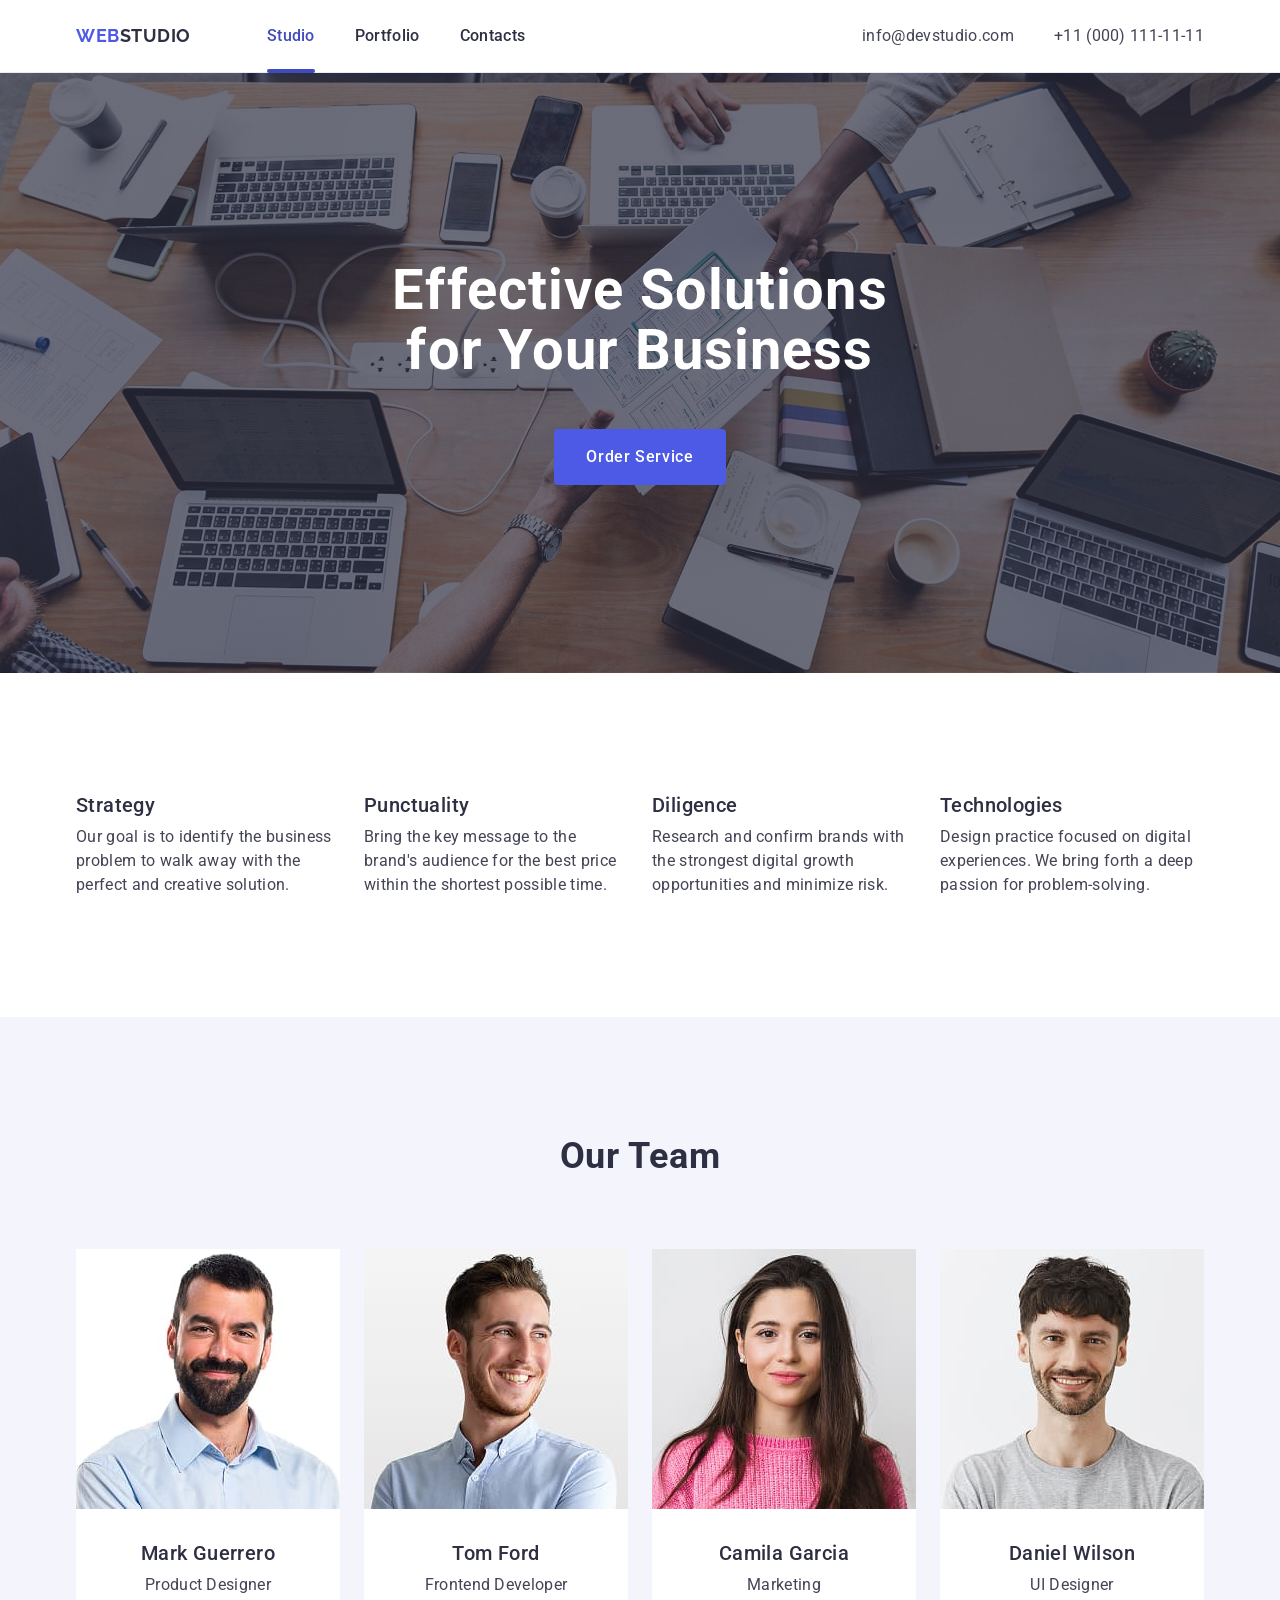
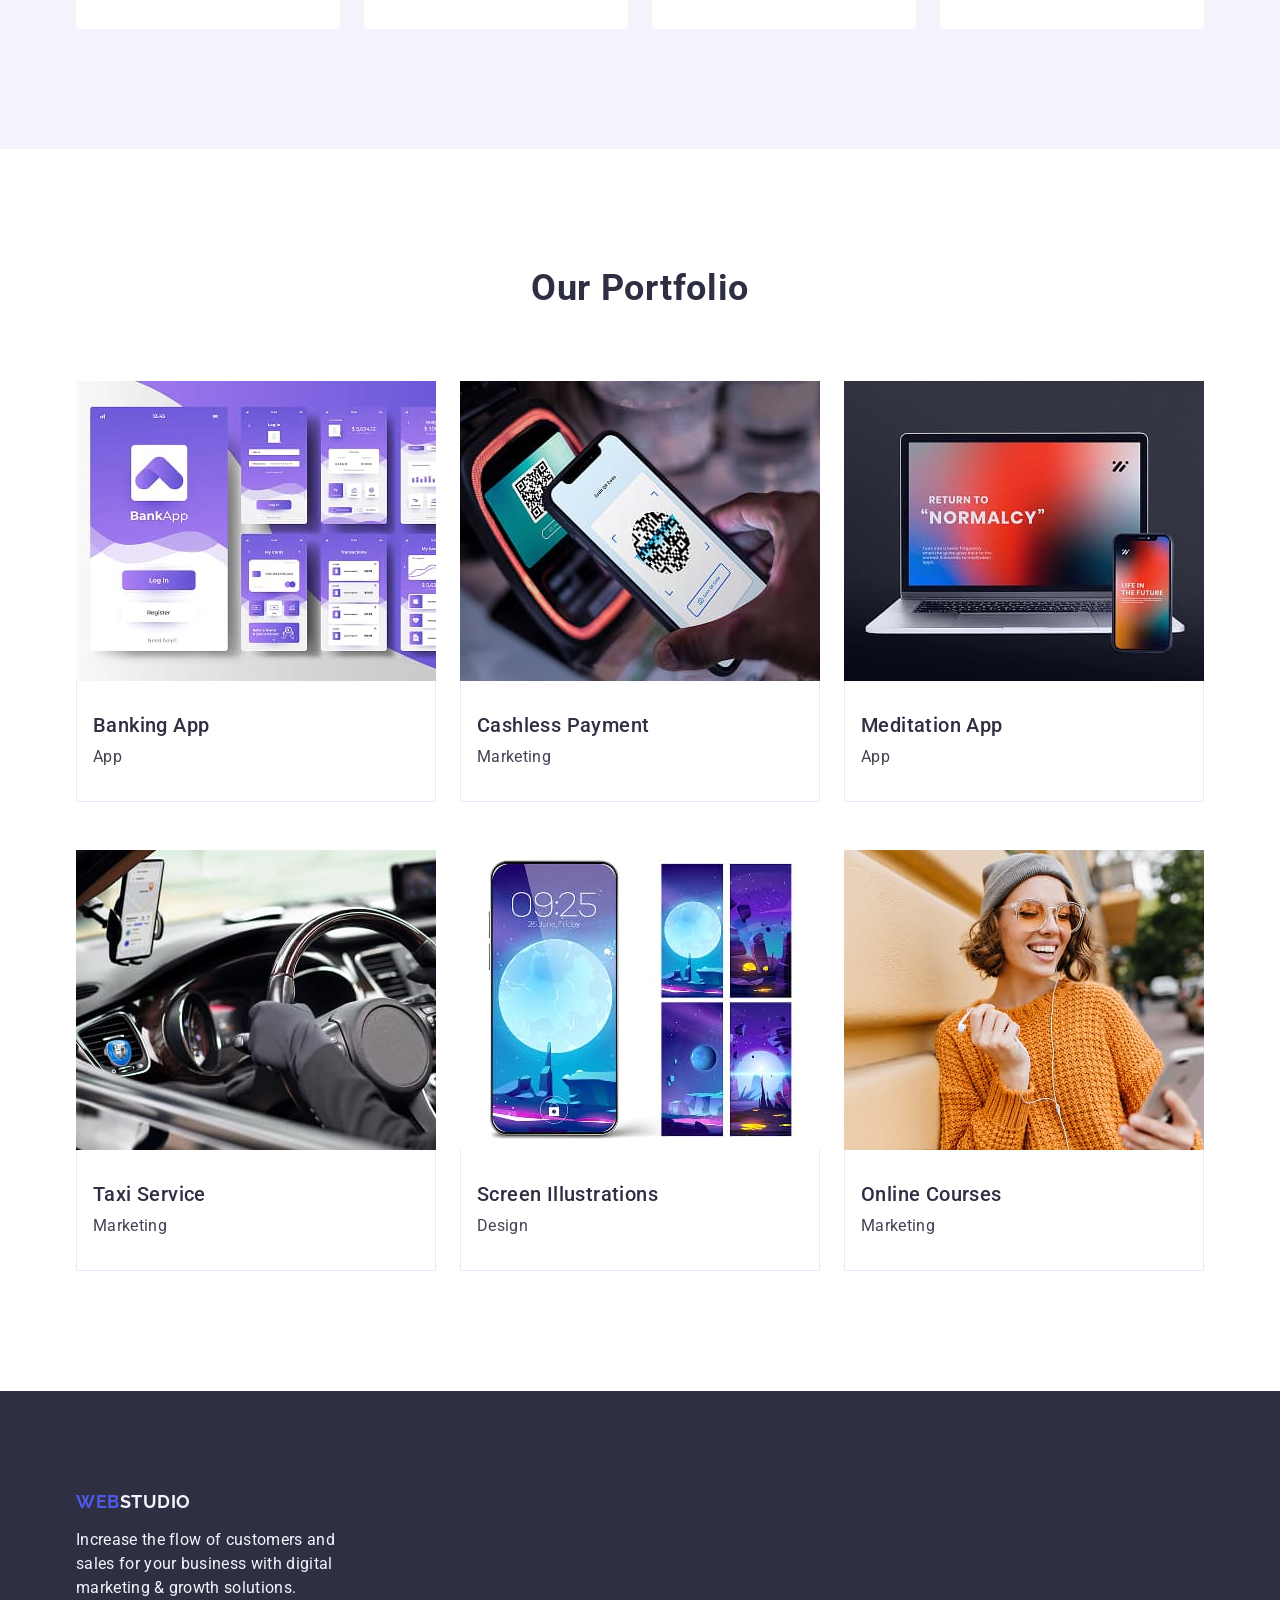
==== commit bbf6dc82: "Add pseudo-element ::after to an active page link" ====
--- a/index.html
+++ b/index.html
@@ -28,7 +28,7 @@
           >
           <ul class="nav-list">
             <li class="nav-item">
-              <a class="nav-link" href="./index.html">Studio</a>
+              <a class="nav-link active" href="./index.html">Studio</a>
             </li>
             <li class="nav-item"><a class="nav-link" href="">Portfolio</a></li>
             <li class="nav-item"><a class="nav-link" href="">Contacts</a></li>
--- a/css/styles.css
+++ b/css/styles.css
@@ -109,6 +109,7 @@
 
 .nav-link {
   display: inline-block;
+  position: relative;
   font-weight: 500;
   font-size: 16px;
   line-height: 1.5;
@@ -123,8 +124,19 @@
   color: #404bbf;
 }
 
-.nav-link:active {
+.active {
   color: #404bbf;
+}
+
+.active::after {
+  content: "";
+  display: block;
+  position: absolute;
+  bottom: -1px;
+  width: 100%;
+  height: 4px;
+  border-radius: 2px;
+  background-color: #404bbf;
 }
 
 .address {
@@ -152,6 +164,15 @@
   background-color: #2e2f42;
   padding-top: 188px;
   padding-bottom: 188px;
+  background-image: linear-gradient(
+      to bottom,
+      rgba(46, 47, 66, 0.7),
+      rgba(46, 47, 66, 0.7)
+    ),
+    url("../images/people-office.jpg");
+  background-size: cover;
+  background-position: center;
+  background-repeat: no-repeat;
 }
 
 .hero-title {
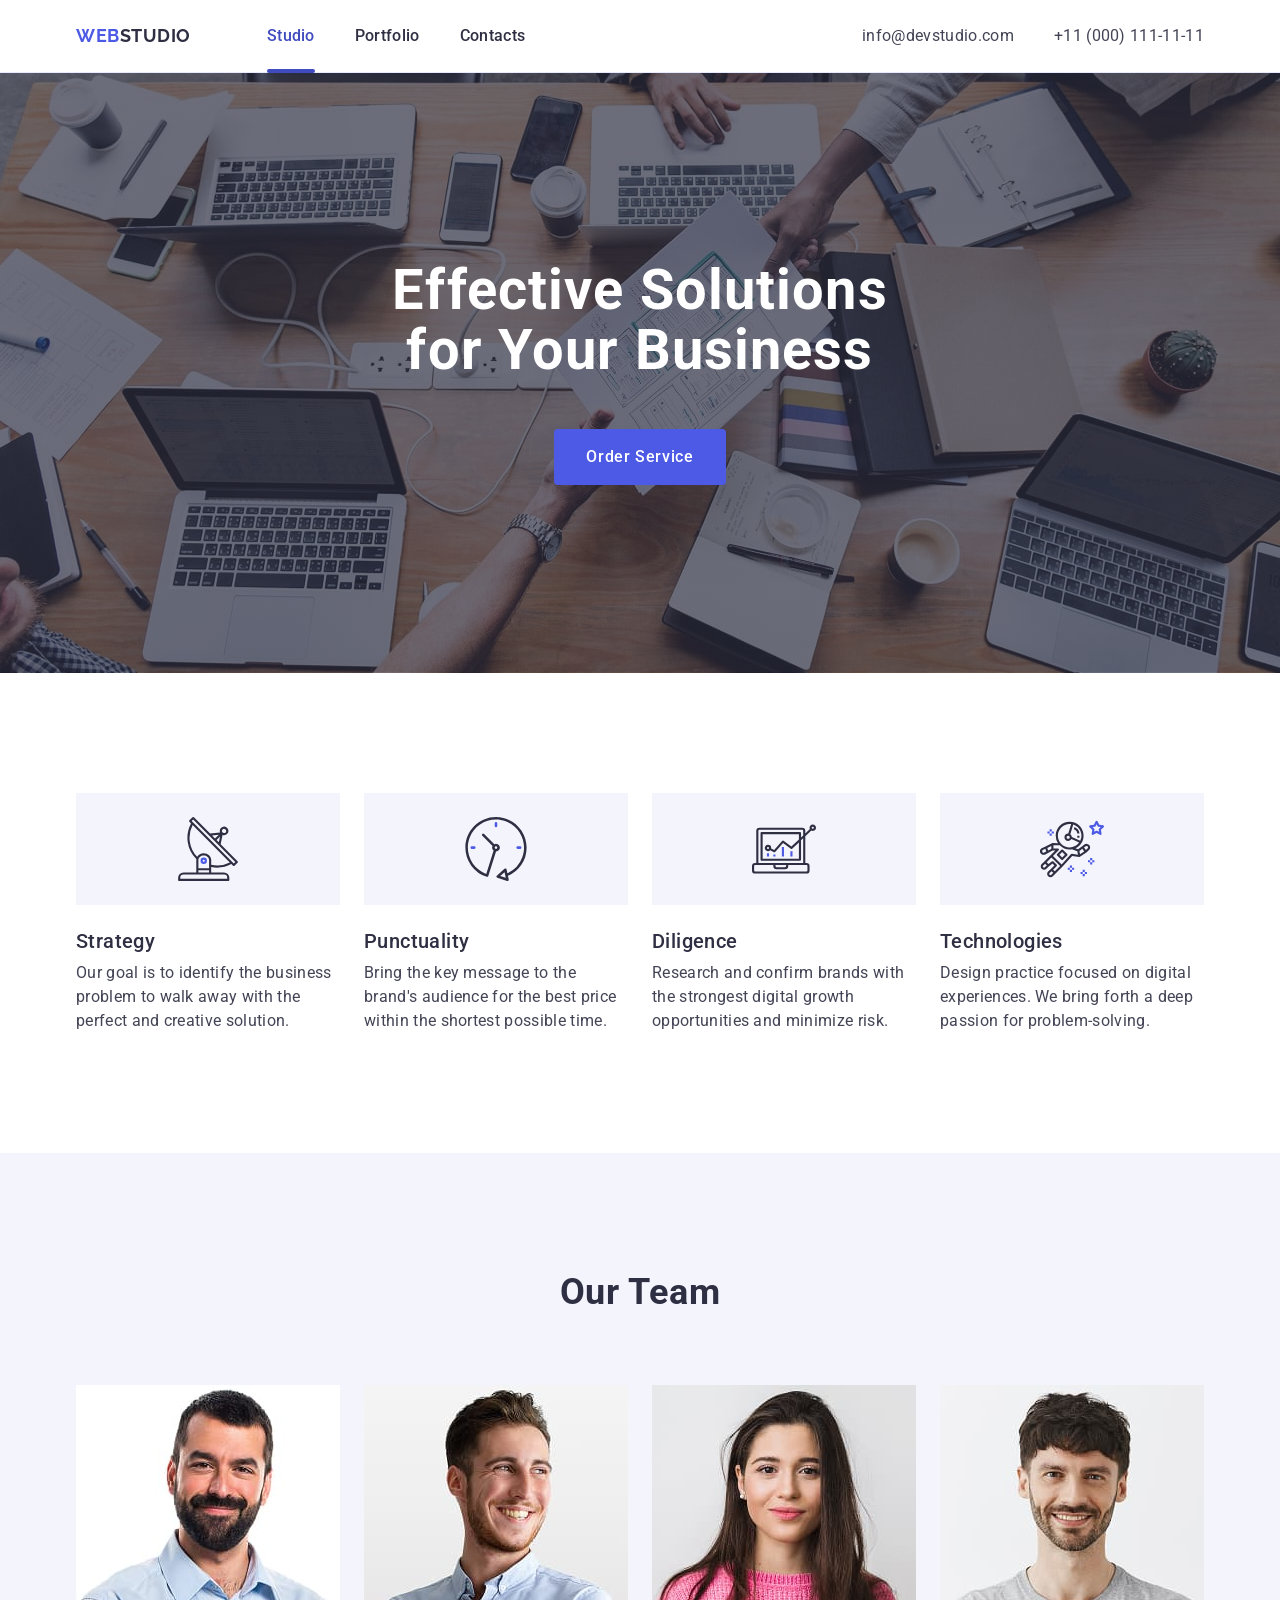
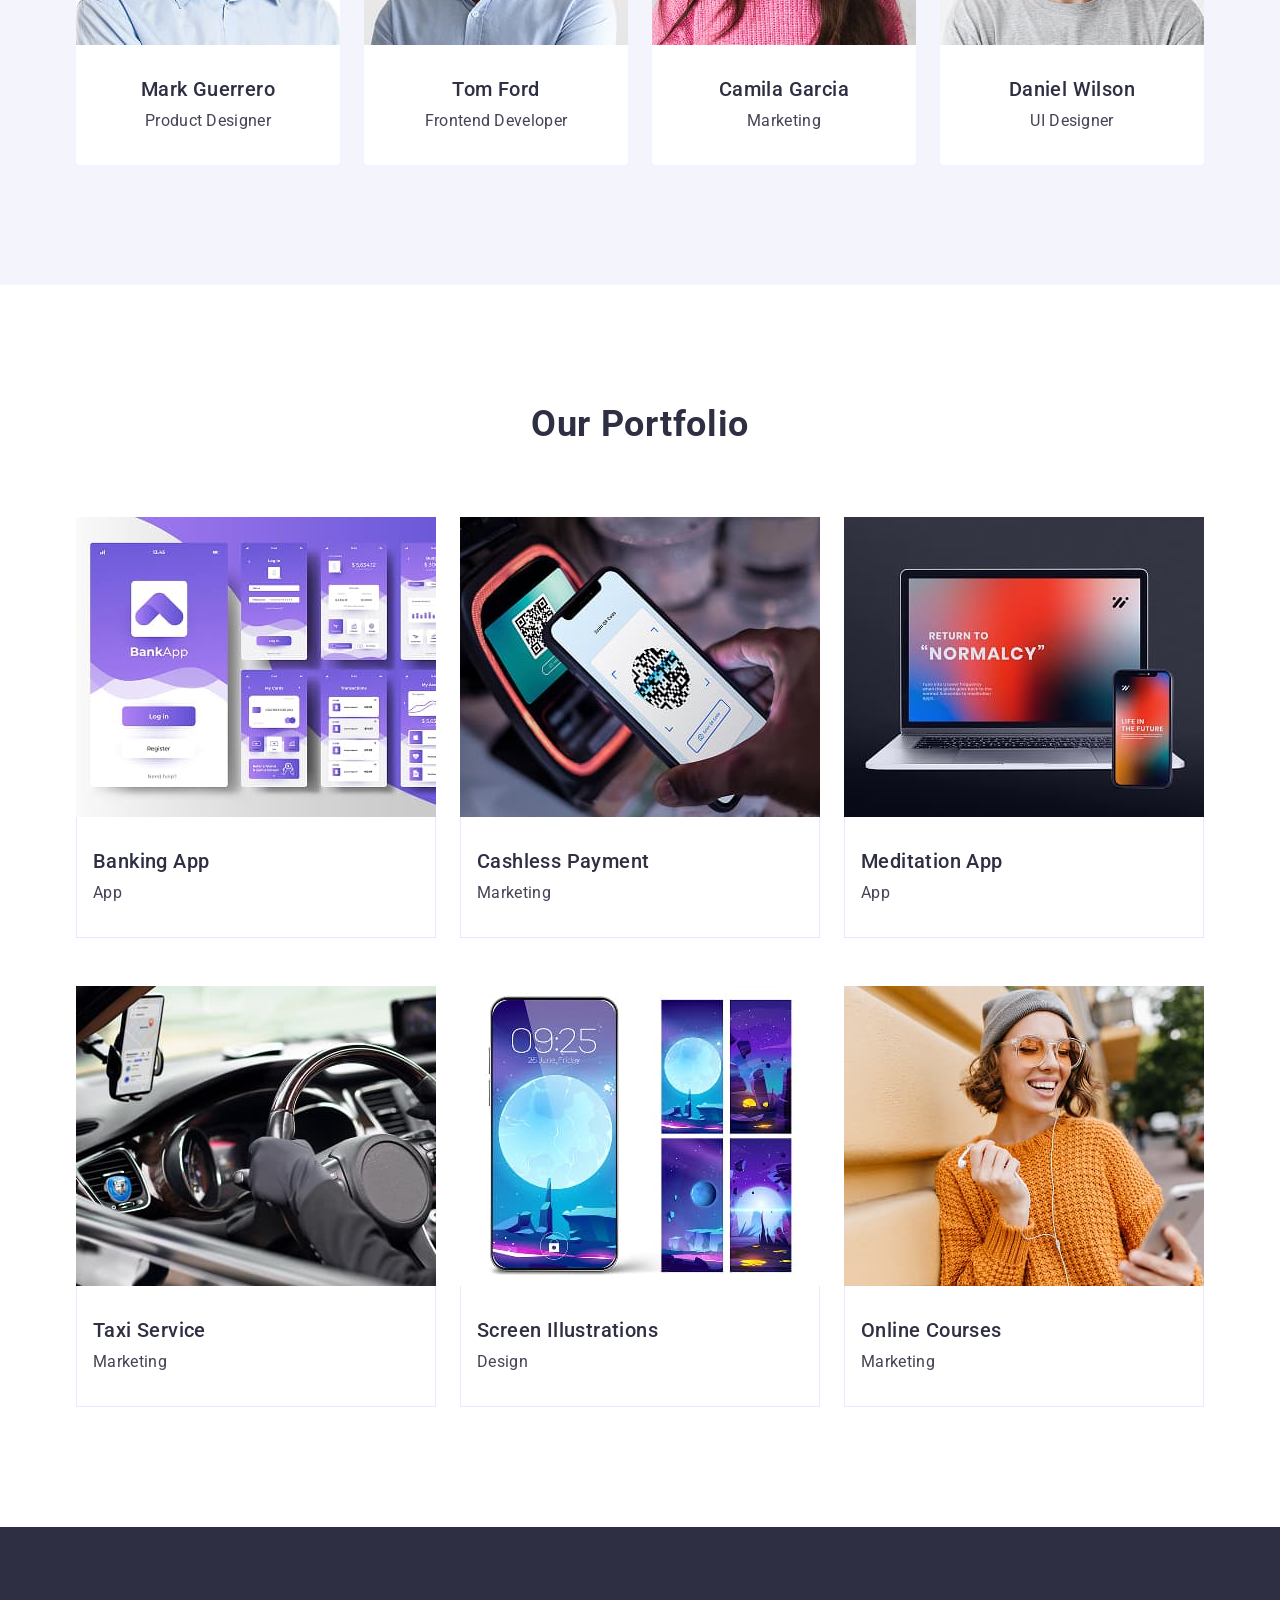
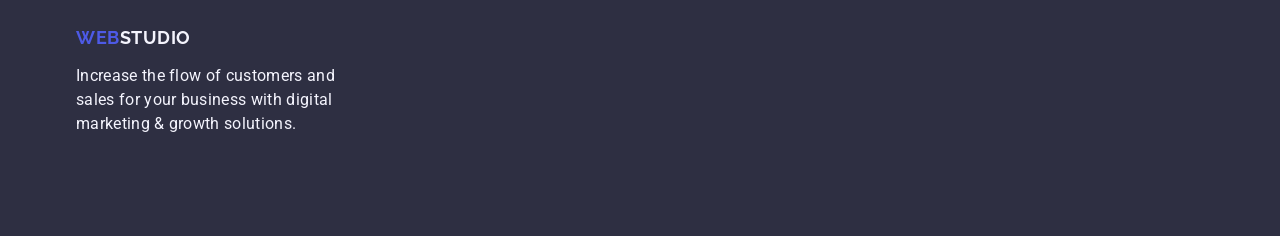
==== commit 757bcc35: "Add icons to features-section" ====
--- a/index.html
+++ b/index.html
@@ -62,6 +62,11 @@
           <h2 class="features-title visually-hidden">Features</h2>
           <ul class="features-list">
             <li class="features-item">
+              <div class="features-item-icon-wrapper">
+                <svg class="features-item-icon">
+                  <use href="./images/icons.svg#icon-antenna"></use>
+                </svg>
+              </div>
               <h3 class="features-item-title">Strategy</h3>
               <p class="features-item-text">
                 Our goal is to identify the business problem to walk away with
@@ -69,6 +74,11 @@
               </p>
             </li>
             <li class="features-item">
+              <div class="features-item-icon-wrapper">
+                <svg class="features-item-icon">
+                  <use href="./images/icons.svg#icon-clock"></use>
+                </svg>
+              </div>
               <h3 class="features-item-title">Punctuality</h3>
               <p class="features-item-text">
                 Bring the key message to the brand's audience for the best price
@@ -76,6 +86,11 @@
               </p>
             </li>
             <li class="features-item">
+              <div class="features-item-icon-wrapper">
+                <svg class="features-item-icon">
+                  <use href="./images/icons.svg#icon-diagram"></use>
+                </svg>
+              </div>
               <h3 class="features-item-title">Diligence</h3>
               <p class="features-item-text">
                 Research and confirm brands with the strongest digital growth
@@ -83,6 +98,11 @@
               </p>
             </li>
             <li class="features-item">
+              <div class="features-item-icon-wrapper">
+                <svg class="features-item-icon">
+                  <use href="./images/icons.svg#icon-astronaut"></use>
+                </svg>
+              </div>
               <h3 class="features-item-title">Technologies</h3>
               <p class="features-item-text">
                 Design practice focused on digital experiences. We bring forth a
--- a/css/styles.css
+++ b/css/styles.css
@@ -232,6 +232,21 @@
   /* width: calc((100% - 3 * 24px) / 4); */
 }
 
+.features-item-icon-wrapper {
+  display: flex;
+  justify-content: center;
+  align-items: center;
+  width: 264px;
+  height: 112px;
+  margin-bottom: 24px;
+  background-color: #f4f4fd;
+}
+
+.features-item-icon {
+  width: 64px;
+  height: 64px;
+}
+
 .features-item-title {
   margin-bottom: 8px;
 }
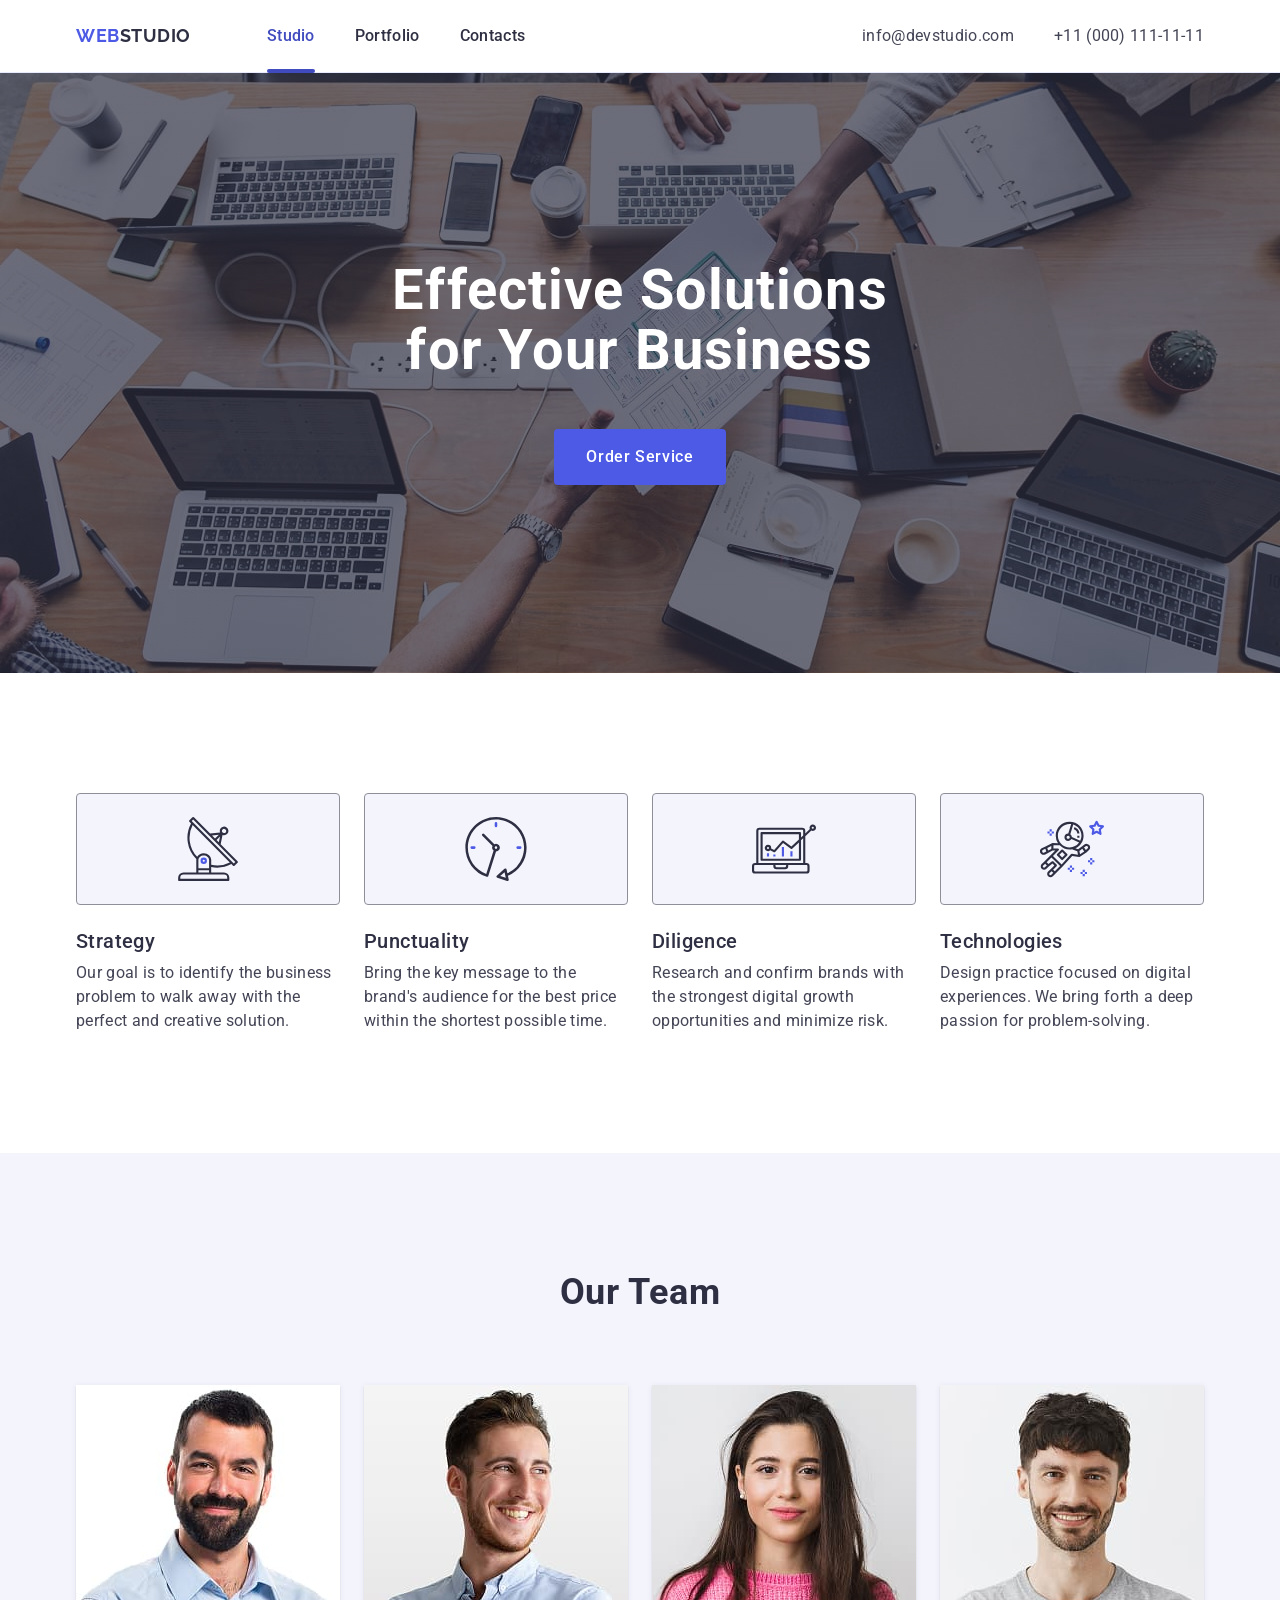
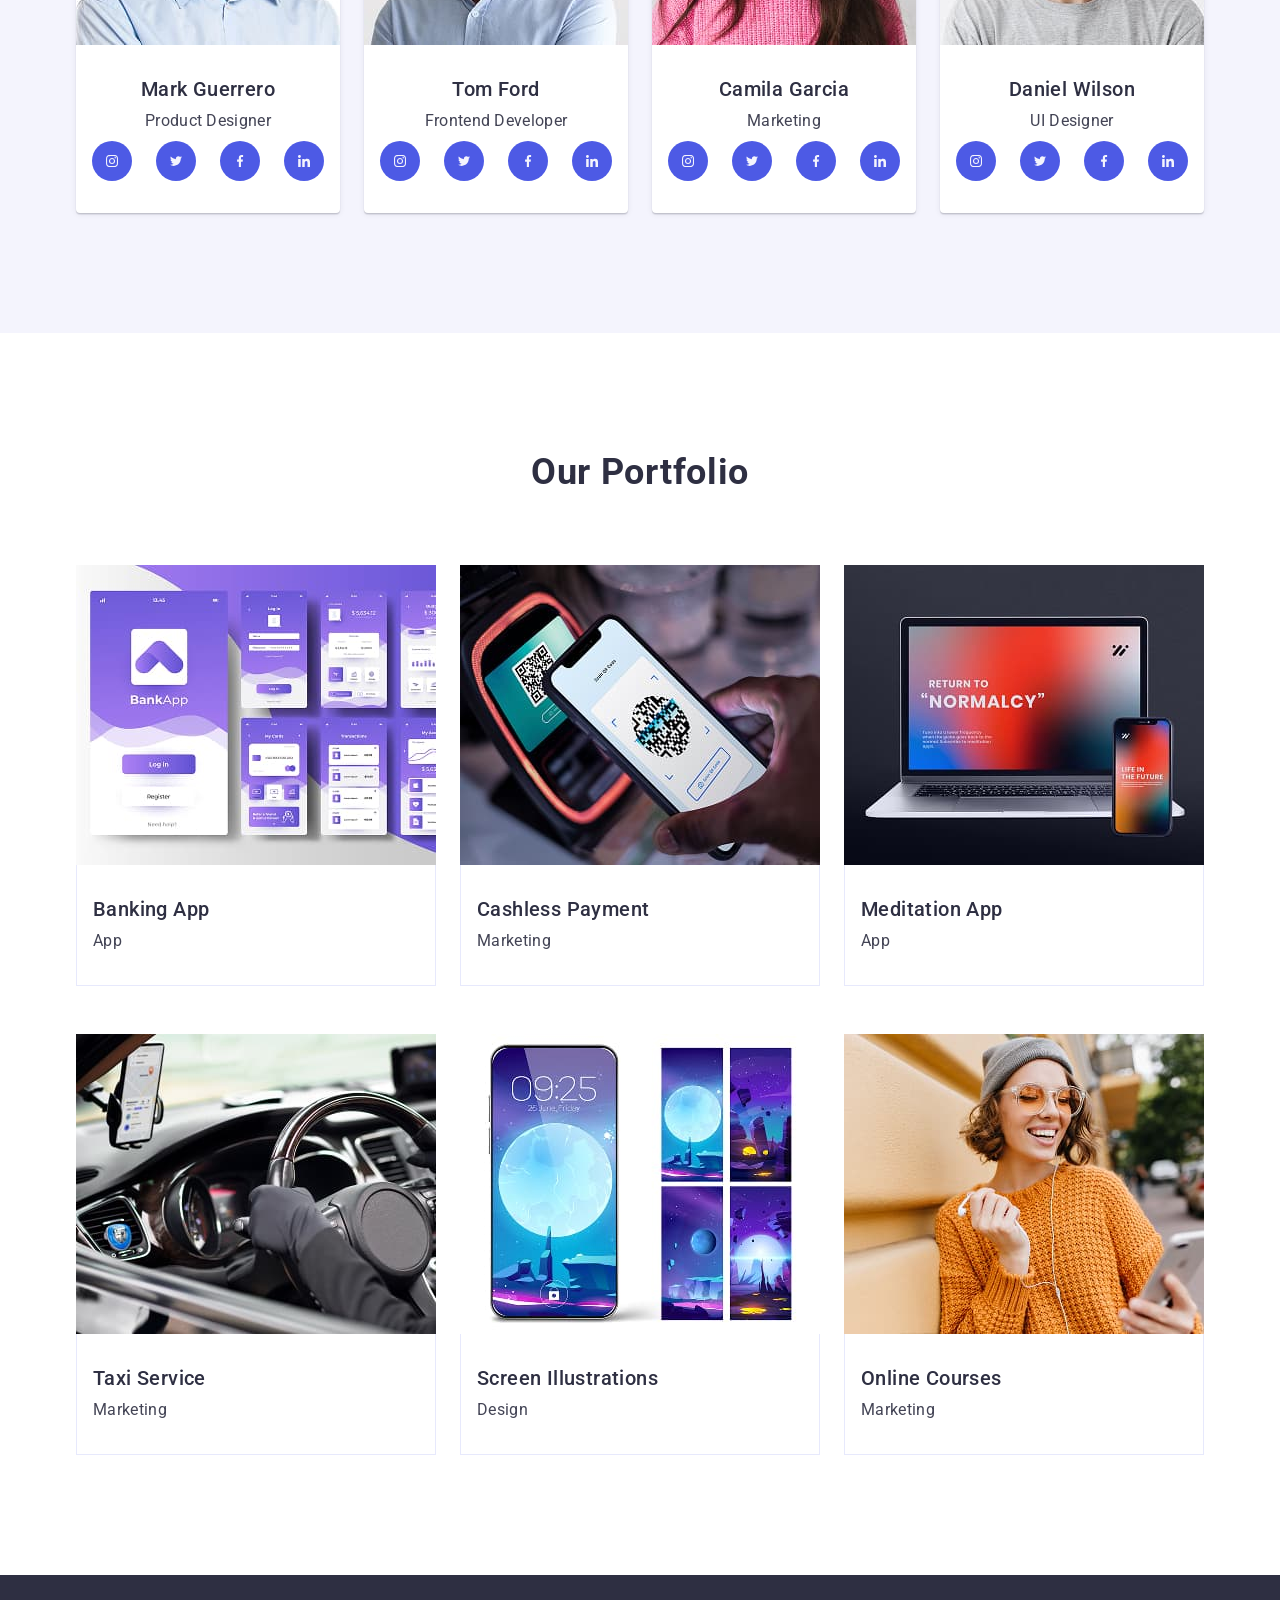
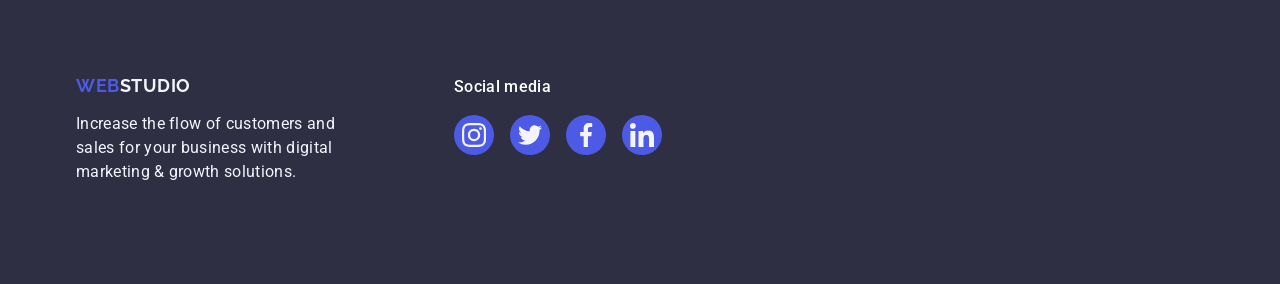
==== commit 76f149e9: "Add socials, add transition for elements with hover" ====
--- a/index.html
+++ b/index.html
@@ -125,6 +125,36 @@
               <div class="team-item-text-content">
                 <h3 class="team-item-title">Mark Guerrero</h3>
                 <p class="team-item-text">Product Designer</p>
+                <ul class="team-social-list">
+                  <li class="team-social-item">
+                    <a class="team-social-link" href="">
+                      <svg class="team-social-icon">
+                        <use href="./images/icons.svg#icon-instagram"></use>
+                      </svg>
+                    </a>
+                  </li>
+                  <li class="team-social-item">
+                    <a class="team-social-link" href="">
+                      <svg class="team-social-icon">
+                        <use href="./images/icons.svg#icon-twitter"></use>
+                      </svg>
+                    </a>
+                  </li>
+                  <li class="team-social-item">
+                    <a class="team-social-link" href="">
+                      <svg class="team-social-icon">
+                        <use href="./images/icons.svg#icon-facebook"></use>
+                      </svg>
+                    </a>
+                  </li>
+                  <li class="team-social-item">
+                    <a class="team-social-link" href="">
+                      <svg class="team-social-icon">
+                        <use href="./images/icons.svg#icon-linkedin"></use>
+                      </svg>
+                    </a>
+                  </li>
+                </ul>
               </div>
             </li>
             <li class="team-item">
@@ -132,6 +162,36 @@
               <div class="team-item-text-content">
                 <h3 class="team-item-title">Tom Ford</h3>
                 <p class="team-item-text">Frontend Developer</p>
+                <ul class="team-social-list">
+                  <li class="team-social-item">
+                    <a class="team-social-link" href="">
+                      <svg class="team-social-icon">
+                        <use href="./images/icons.svg#icon-instagram"></use>
+                      </svg>
+                    </a>
+                  </li>
+                  <li class="team-social-item">
+                    <a class="team-social-link" href="">
+                      <svg class="team-social-icon">
+                        <use href="./images/icons.svg#icon-twitter"></use>
+                      </svg>
+                    </a>
+                  </li>
+                  <li class="team-social-item">
+                    <a class="team-social-link" href="">
+                      <svg class="team-social-icon">
+                        <use href="./images/icons.svg#icon-facebook"></use>
+                      </svg>
+                    </a>
+                  </li>
+                  <li class="team-social-item">
+                    <a class="team-social-link" href="">
+                      <svg class="team-social-icon">
+                        <use href="./images/icons.svg#icon-linkedin"></use>
+                      </svg>
+                    </a>
+                  </li>
+                </ul>
               </div>
             </li>
             <li class="team-item">
@@ -143,6 +203,36 @@
               <div class="team-item-text-content">
                 <h3 class="team-item-title">Camila Garcia</h3>
                 <p class="team-item-text">Marketing</p>
+                <ul class="team-social-list">
+                  <li class="team-social-item">
+                    <a class="team-social-link" href="">
+                      <svg class="team-social-icon">
+                        <use href="./images/icons.svg#icon-instagram"></use>
+                      </svg>
+                    </a>
+                  </li>
+                  <li class="team-social-item">
+                    <a class="team-social-link" href="">
+                      <svg class="team-social-icon">
+                        <use href="./images/icons.svg#icon-twitter"></use>
+                      </svg>
+                    </a>
+                  </li>
+                  <li class="team-social-item">
+                    <a class="team-social-link" href="">
+                      <svg class="team-social-icon">
+                        <use href="./images/icons.svg#icon-facebook"></use>
+                      </svg>
+                    </a>
+                  </li>
+                  <li class="team-social-item">
+                    <a class="team-social-link" href="">
+                      <svg class="team-social-icon">
+                        <use href="./images/icons.svg#icon-linkedin"></use>
+                      </svg>
+                    </a>
+                  </li>
+                </ul>
               </div>
             </li>
             <li class="team-item">
@@ -154,6 +244,36 @@
               <div class="team-item-text-content">
                 <h3 class="team-item-title">Daniel Wilson</h3>
                 <p class="team-item-text">UI Designer</p>
+                <ul class="team-social-list">
+                  <li class="team-social-item">
+                    <a class="team-social-link" href="">
+                      <svg class="team-social-icon">
+                        <use href="./images/icons.svg#icon-instagram"></use>
+                      </svg>
+                    </a>
+                  </li>
+                  <li class="team-social-item">
+                    <a class="team-social-link" href="">
+                      <svg class="team-social-icon">
+                        <use href="./images/icons.svg#icon-twitter"></use>
+                      </svg>
+                    </a>
+                  </li>
+                  <li class="team-social-item">
+                    <a class="team-social-link" href="">
+                      <svg class="team-social-icon">
+                        <use href="./images/icons.svg#icon-facebook"></use>
+                      </svg>
+                    </a>
+                  </li>
+                  <li class="team-social-item">
+                    <a class="team-social-link" href="">
+                      <svg class="team-social-icon">
+                        <use href="./images/icons.svg#icon-linkedin"></use>
+                      </svg>
+                    </a>
+                  </li>
+                </ul>
               </div>
             </li>
           </ul>
@@ -235,13 +355,48 @@
     </main>
     <footer class="footer">
       <div class="container footer-container">
-        <a class="logo" href="./index.html"
-          >Web<span class="logo-accent">Studio</span></a
-        >
-        <p class="footer-text">
-          Increase the flow of customers and sales for your business with
-          digital marketing & growth solutions.
-        </p>
+        <div class="footer-info">
+          <a class="logo" href="./index.html"
+            >Web<span class="logo-accent">Studio</span></a
+          >
+          <p class="footer-text">
+            Increase the flow of customers and sales for your business with
+            digital marketing & growth solutions.
+          </p>
+        </div>
+        <div class="footer-social">
+          <p class="footer-social-text">Social media</p>
+          <ul class="footer-social-list">
+            <li class="footer-social-item">
+              <a class="footer-social-link" href="">
+                <svg class="footer-social-icon">
+                  <use href="./images/icons.svg#icon-instagram"></use>
+                </svg>
+              </a>
+            </li>
+            <li class="footer-social-item">
+              <a class="footer-social-link" href="">
+                <svg class="footer-social-icon">
+                  <use href="./images/icons.svg#icon-twitter"></use>
+                </svg>
+              </a>
+            </li>
+            <li class="footer-social-item">
+              <a class="footer-social-link" href="">
+                <svg class="footer-social-icon">
+                  <use href="./images/icons.svg#icon-facebook"></use>
+                </svg>
+              </a>
+            </li>
+            <li class="footer-social-item">
+              <a class="footer-social-link" href="">
+                <svg class="footer-social-icon">
+                  <use href="./images/icons.svg#icon-linkedin"></use>
+                </svg>
+              </a>
+            </li>
+          </ul>
+        </div>
       </div>
     </footer>
   </body>
--- a/css/styles.css
+++ b/css/styles.css
@@ -117,6 +117,7 @@
   color: #2e2f42;
   padding-top: 24px;
   padding-bottom: 24px;
+  transition: color 250ms cubic-bezier(0.4, 0, 0.2, 1);
 }
 
 .nav-link:hover,
@@ -153,6 +154,7 @@
   line-height: 1.5;
   letter-spacing: 0.02em;
   color: #434455;
+  transition: color 250ms cubic-bezier(0.4, 0, 0.2, 1);
 }
 
 .address-link:hover,
@@ -202,6 +204,7 @@
   margin: 0 auto;
   border-radius: 4px;
   cursor: pointer;
+  transition: background-color 250ms cubic-bezier(0.4, 0, 0.2, 1);
 }
 
 .hero-button:hover,
@@ -240,6 +243,8 @@
   height: 112px;
   margin-bottom: 24px;
   background-color: #f4f4fd;
+  border: 1px solid #8e8f99;
+  border-radius: 4px;
 }
 
 .features-item-icon {
@@ -268,6 +273,8 @@
   width: calc((100% - 72px) / 4);
   background-color: #fff;
   border-radius: 0px 0px 4px 4px;
+  box-shadow: 0 2px 1px 0 rgba(46, 47, 66, 0.08),
+    0 1px 1px 0 rgba(46, 47, 66, 0.16), 0 1px 6px 0 rgba(46, 47, 66, 0.08);
 }
 
 .team-item-text-content {
@@ -277,6 +284,43 @@
 
 .team-item-title {
   margin-bottom: 8px;
+}
+
+.team-item-text {
+  margin-bottom: 8px;
+}
+
+.team-social-list {
+  display: flex;
+  justify-content: center;
+  gap: 24px;
+}
+
+.team-social-item {
+  width: 40px;
+  height: 40px;
+}
+
+.team-social-link {
+  display: flex;
+  justify-content: center;
+  align-items: center;
+  width: 100%;
+  height: 100%;
+  background-color: #4d5ae5;
+  border-radius: 50%;
+  transition: background-color 250ms cubic-bezier(0.4, 0, 0.2, 1);
+}
+
+.team-social-link:hover,
+.team-social-link:focus {
+  background-color: #404bbf;
+}
+
+.team-social-icon {
+  width: 12px;
+  height: 12px;
+  fill: #f4f4fd;
 }
 
 .portfolio-title {
@@ -311,6 +355,11 @@
   background-color: #2e2f42;
 }
 
+.footer-container {
+  display: flex;
+  gap: 114px;
+}
+
 .footer .logo-accent {
   color: #f4f4fd;
 }
@@ -326,3 +375,48 @@
   line-height: 1.5;
   color: #f4f4fd;
 }
+
+.footer-social {
+  width: 208px;
+}
+
+.footer-social-text {
+  margin-bottom: 16px;
+  font-weight: 500;
+  font-size: 16px;
+  line-height: 1.5;
+  letter-spacing: 0.02em;
+  color: #fff;
+}
+
+.footer-social-list {
+  display: flex;
+  gap: 16px;
+}
+
+.footer-social-item {
+  width: 40px;
+  height: 40px;
+}
+
+.footer-social-link {
+  display: flex;
+  justify-content: center;
+  align-items: center;
+  width: 100%;
+  height: 100%;
+  background-color: #4d5ae5;
+  border-radius: 50%;
+  transition: background-color 250ms cubic-bezier(0.4, 0, 0.2, 1);
+}
+
+.footer-social-link:hover,
+.footer-social-link:focus {
+  background-color: #31d0aa;
+}
+
+.footer-social-icon {
+  width: 24px;
+  height: 24px;
+  fill: #f4f4fd;
+}
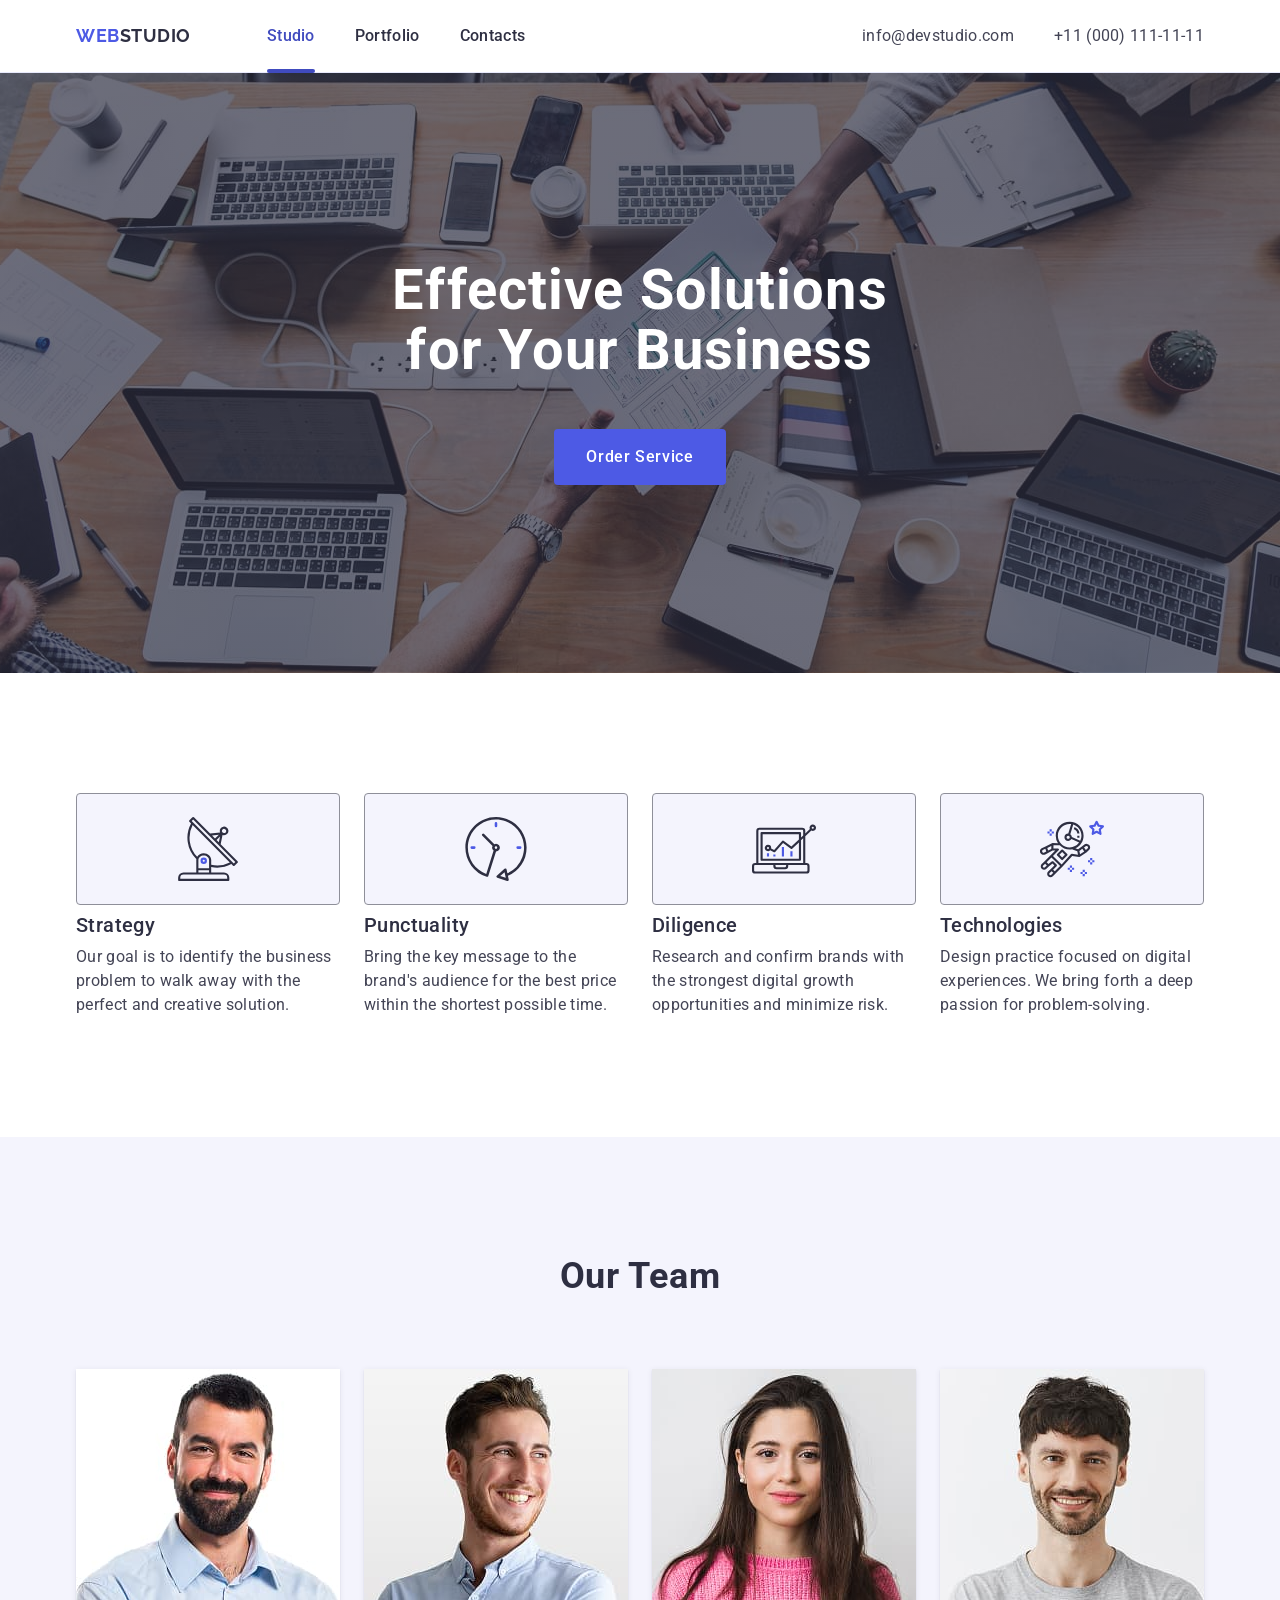
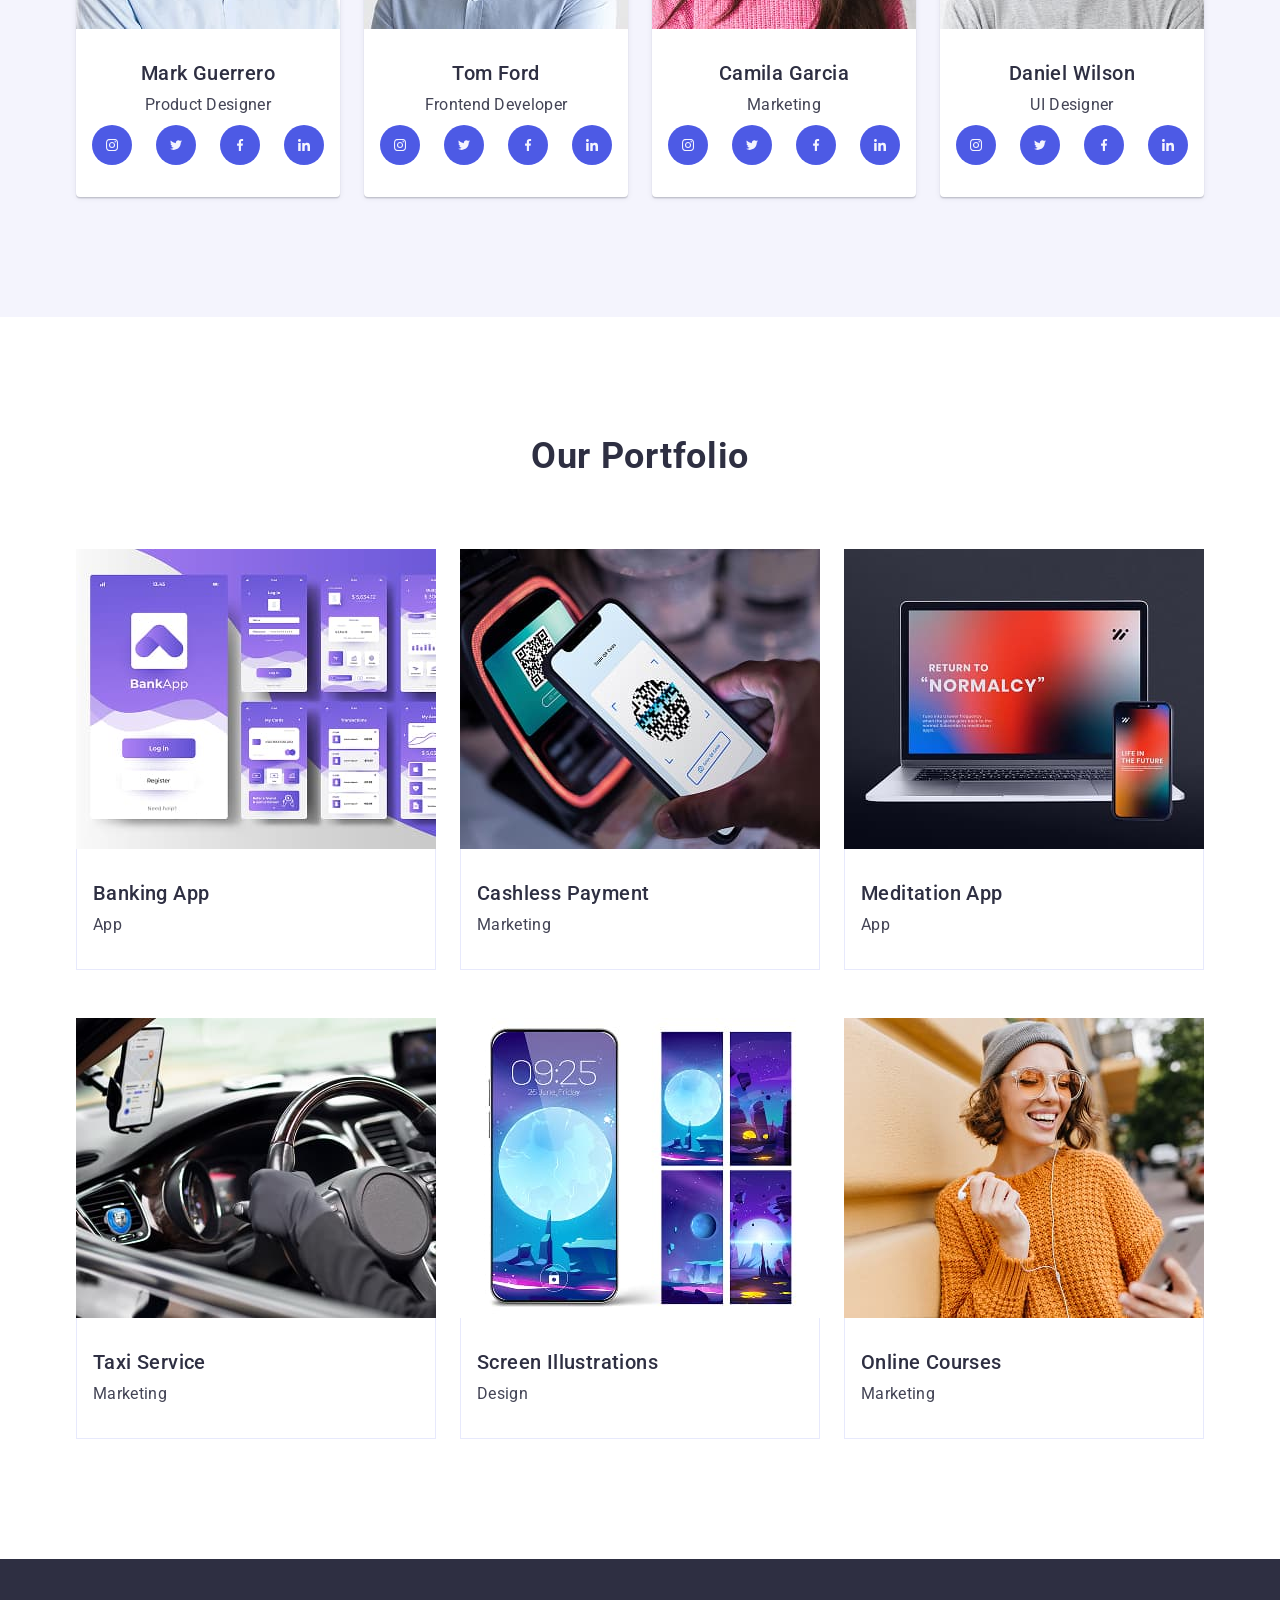
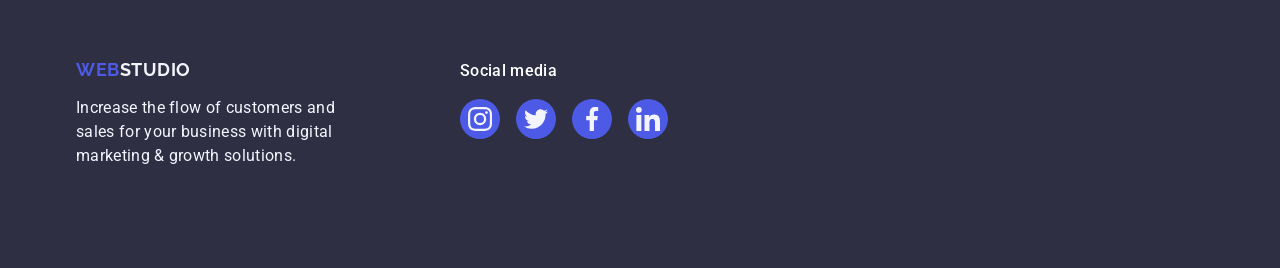
==== commit 3cc19300: "Fix bugs" ====
--- a/index.html
+++ b/index.html
@@ -63,7 +63,7 @@
           <ul class="features-list">
             <li class="features-item">
               <div class="features-item-icon-wrapper">
-                <svg class="features-item-icon">
+                <svg class="features-item-icon" width="64" height="64">
                   <use href="./images/icons.svg#icon-antenna"></use>
                 </svg>
               </div>
@@ -75,7 +75,7 @@
             </li>
             <li class="features-item">
               <div class="features-item-icon-wrapper">
-                <svg class="features-item-icon">
+                <svg class="features-item-icon" width="64" height="64">
                   <use href="./images/icons.svg#icon-clock"></use>
                 </svg>
               </div>
@@ -87,7 +87,7 @@
             </li>
             <li class="features-item">
               <div class="features-item-icon-wrapper">
-                <svg class="features-item-icon">
+                <svg class="features-item-icon" width="64" height="64">
                   <use href="./images/icons.svg#icon-diagram"></use>
                 </svg>
               </div>
@@ -99,7 +99,7 @@
             </li>
             <li class="features-item">
               <div class="features-item-icon-wrapper">
-                <svg class="features-item-icon">
+                <svg class="features-item-icon" width="64" height="64">
                   <use href="./images/icons.svg#icon-astronaut"></use>
                 </svg>
               </div>
@@ -128,28 +128,28 @@
                 <ul class="team-social-list">
                   <li class="team-social-item">
                     <a class="team-social-link" href="">
-                      <svg class="team-social-icon">
+                      <svg class="team-social-icon" width="16" height="16">
                         <use href="./images/icons.svg#icon-instagram"></use>
                       </svg>
                     </a>
                   </li>
                   <li class="team-social-item">
                     <a class="team-social-link" href="">
-                      <svg class="team-social-icon">
+                      <svg class="team-social-icon" width="16" height="16">
                         <use href="./images/icons.svg#icon-twitter"></use>
                       </svg>
                     </a>
                   </li>
                   <li class="team-social-item">
                     <a class="team-social-link" href="">
-                      <svg class="team-social-icon">
+                      <svg class="team-social-icon" width="16" height="16">
                         <use href="./images/icons.svg#icon-facebook"></use>
                       </svg>
                     </a>
                   </li>
                   <li class="team-social-item">
                     <a class="team-social-link" href="">
-                      <svg class="team-social-icon">
+                      <svg class="team-social-icon" width="16" height="16">
                         <use href="./images/icons.svg#icon-linkedin"></use>
                       </svg>
                     </a>
@@ -165,28 +165,28 @@
                 <ul class="team-social-list">
                   <li class="team-social-item">
                     <a class="team-social-link" href="">
-                      <svg class="team-social-icon">
+                      <svg class="team-social-icon" width="16" height="16">
                         <use href="./images/icons.svg#icon-instagram"></use>
                       </svg>
                     </a>
                   </li>
                   <li class="team-social-item">
                     <a class="team-social-link" href="">
-                      <svg class="team-social-icon">
+                      <svg class="team-social-icon" width="16" height="16">
                         <use href="./images/icons.svg#icon-twitter"></use>
                       </svg>
                     </a>
                   </li>
                   <li class="team-social-item">
                     <a class="team-social-link" href="">
-                      <svg class="team-social-icon">
+                      <svg class="team-social-icon" width="16" height="16">
                         <use href="./images/icons.svg#icon-facebook"></use>
                       </svg>
                     </a>
                   </li>
                   <li class="team-social-item">
                     <a class="team-social-link" href="">
-                      <svg class="team-social-icon">
+                      <svg class="team-social-icon" width="16" height="16">
                         <use href="./images/icons.svg#icon-linkedin"></use>
                       </svg>
                     </a>
@@ -206,28 +206,28 @@
                 <ul class="team-social-list">
                   <li class="team-social-item">
                     <a class="team-social-link" href="">
-                      <svg class="team-social-icon">
+                      <svg class="team-social-icon" width="16" height="16">
                         <use href="./images/icons.svg#icon-instagram"></use>
                       </svg>
                     </a>
                   </li>
                   <li class="team-social-item">
                     <a class="team-social-link" href="">
-                      <svg class="team-social-icon">
+                      <svg class="team-social-icon" width="16" height="16">
                         <use href="./images/icons.svg#icon-twitter"></use>
                       </svg>
                     </a>
                   </li>
                   <li class="team-social-item">
                     <a class="team-social-link" href="">
-                      <svg class="team-social-icon">
+                      <svg class="team-social-icon" width="16" height="16">
                         <use href="./images/icons.svg#icon-facebook"></use>
                       </svg>
                     </a>
                   </li>
                   <li class="team-social-item">
                     <a class="team-social-link" href="">
-                      <svg class="team-social-icon">
+                      <svg class="team-social-icon" width="16" height="16">
                         <use href="./images/icons.svg#icon-linkedin"></use>
                       </svg>
                     </a>
@@ -247,28 +247,28 @@
                 <ul class="team-social-list">
                   <li class="team-social-item">
                     <a class="team-social-link" href="">
-                      <svg class="team-social-icon">
+                      <svg class="team-social-icon" width="16" height="16">
                         <use href="./images/icons.svg#icon-instagram"></use>
                       </svg>
                     </a>
                   </li>
                   <li class="team-social-item">
                     <a class="team-social-link" href="">
-                      <svg class="team-social-icon">
+                      <svg class="team-social-icon" width="16" height="16">
                         <use href="./images/icons.svg#icon-twitter"></use>
                       </svg>
                     </a>
                   </li>
                   <li class="team-social-item">
                     <a class="team-social-link" href="">
-                      <svg class="team-social-icon">
+                      <svg class="team-social-icon" width="16" height="16">
                         <use href="./images/icons.svg#icon-facebook"></use>
                       </svg>
                     </a>
                   </li>
                   <li class="team-social-item">
                     <a class="team-social-link" href="">
-                      <svg class="team-social-icon">
+                      <svg class="team-social-icon" width="16" height="16">
                         <use href="./images/icons.svg#icon-linkedin"></use>
                       </svg>
                     </a>
@@ -284,66 +284,108 @@
           <h2 class="portfolio-title">Our Portfolio</h2>
           <ul class="portfolio-list">
             <li class="portfolio-item">
-              <img
-                src="./images/portfolio-1.jpg"
-                alt="Presentation of Banking App layouts"
-                width="360"
-              />
+              <div class="portfolio-image-wrapper">
+                <img
+                  src="./images/portfolio-1.jpg"
+                  alt="Presentation of Banking App layouts"
+                  width="360"
+                />
+                <p class="portfolio-overlay-text">
+                  14 Stylish and User-Friendly App Design Concepts · Task
+                  Manager App · Calorie Tracker App · Exotic Fruit Ecommerce App
+                  · Cloud Storage App
+                </p>
+              </div>
               <div class="portfolio-item-text-content">
                 <h3 class="portfolio-item-title">Banking App</h3>
                 <p class="portfolio-item-text">App</p>
               </div>
             </li>
             <li class="portfolio-item">
-              <img
-                src="./images/portfolio-2.jpg"
-                alt="Scanning QR code for Cashless Payment"
-                width="360"
-              />
+              <div class="portfolio-image-wrapper">
+                <img
+                  src="./images/portfolio-2.jpg"
+                  alt="Scanning QR code for Cashless Payment"
+                  width="360"
+                />
+                <p class="portfolio-overlay-text">
+                  14 Stylish and User-Friendly App Design Concepts · Task
+                  Manager App · Calorie Tracker App · Exotic Fruit Ecommerce App
+                  · Cloud Storage App
+                </p>
+              </div>
               <div class="portfolio-item-text-content">
                 <h3 class="portfolio-item-title">Cashless Payment</h3>
                 <p class="portfolio-item-text">Marketing</p>
               </div>
             </li>
             <li class="portfolio-item">
-              <img
-                src="./images/portfolio-3.jpg"
-                alt="Using gadgets for Meditation App"
-                width="360"
-              />
+              <div class="portfolio-image-wrapper">
+                <img
+                  src="./images/portfolio-3.jpg"
+                  alt="Using gadgets for Meditation App"
+                  width="360"
+                />
+                <p class="portfolio-overlay-text">
+                  14 Stylish and User-Friendly App Design Concepts · Task
+                  Manager App · Calorie Tracker App · Exotic Fruit Ecommerce App
+                  · Cloud Storage App
+                </p>
+              </div>
               <div class="portfolio-item-text-content">
                 <h3 class="portfolio-item-title">Meditation App</h3>
                 <p class="portfolio-item-text">App</p>
               </div>
             </li>
             <li class="portfolio-item">
-              <img
-                src="./images/portfolio-4.jpg"
-                alt="A nice car with a driver that using a smartphone app"
-                width="360"
-              />
+              <div class="portfolio-image-wrapper">
+                <img
+                  src="./images/portfolio-4.jpg"
+                  alt="A nice car with a driver that using a smartphone app"
+                  width="360"
+                />
+                <p class="portfolio-overlay-text">
+                  14 Stylish and User-Friendly App Design Concepts · Task
+                  Manager App · Calorie Tracker App · Exotic Fruit Ecommerce App
+                  · Cloud Storage App
+                </p>
+              </div>
               <div class="portfolio-item-text-content">
                 <h3 class="portfolio-item-title">Taxi Service</h3>
                 <p class="portfolio-item-text">Marketing</p>
               </div>
             </li>
             <li class="portfolio-item">
-              <img
-                src="./images/portfolio-5.jpg"
-                alt="A phone with a variety of beautiful screens"
-                width="360"
-              />
+              <div class="portfolio-image-wrapper">
+                <img
+                  src="./images/portfolio-5.jpg"
+                  alt="A phone with a variety of beautiful screens"
+                  width="360"
+                />
+                <p class="portfolio-overlay-text">
+                  14 Stylish and User-Friendly App Design Concepts · Task
+                  Manager App · Calorie Tracker App · Exotic Fruit Ecommerce App
+                  · Cloud Storage App
+                </p>
+              </div>
               <div class="portfolio-item-text-content">
                 <h3 class="portfolio-item-title">Screen Illustrations</h3>
                 <p class="portfolio-item-text">Design</p>
               </div>
             </li>
             <li class="portfolio-item">
-              <img
-                src="./images/portfolio-6.jpg"
-                alt="A woman that looks at a smartphone"
-                width="360"
-              />
+              <div class="portfolio-image-wrapper">
+                <img
+                  src="./images/portfolio-6.jpg"
+                  alt="A woman that looks at a smartphone"
+                  width="360"
+                />
+                <p class="portfolio-overlay-text">
+                  14 Stylish and User-Friendly App Design Concepts · Task
+                  Manager App · Calorie Tracker App · Exotic Fruit Ecommerce App
+                  · Cloud Storage App
+                </p>
+              </div>
               <div class="portfolio-item-text-content">
                 <h3 class="portfolio-item-title">Online Courses</h3>
                 <p class="portfolio-item-text">Marketing</p>
@@ -369,28 +411,28 @@
           <ul class="footer-social-list">
             <li class="footer-social-item">
               <a class="footer-social-link" href="">
-                <svg class="footer-social-icon">
+                <svg class="footer-social-icon" width="24" height="24">
                   <use href="./images/icons.svg#icon-instagram"></use>
                 </svg>
               </a>
             </li>
             <li class="footer-social-item">
               <a class="footer-social-link" href="">
-                <svg class="footer-social-icon">
+                <svg class="footer-social-icon" width="24" height="24">
                   <use href="./images/icons.svg#icon-twitter"></use>
                 </svg>
               </a>
             </li>
             <li class="footer-social-item">
               <a class="footer-social-link" href="">
-                <svg class="footer-social-icon">
+                <svg class="footer-social-icon" width="24" height="24">
                   <use href="./images/icons.svg#icon-facebook"></use>
                 </svg>
               </a>
             </li>
             <li class="footer-social-item">
               <a class="footer-social-link" href="">
-                <svg class="footer-social-icon">
+                <svg class="footer-social-icon" width="24" height="24">
                   <use href="./images/icons.svg#icon-linkedin"></use>
                 </svg>
               </a>
--- a/css/styles.css
+++ b/css/styles.css
@@ -81,6 +81,8 @@
 
 .header {
   border-bottom: 1px solid #e7e9fc;
+  box-shadow: 0px 2px 1px rgba(46, 47, 66, 0.08),
+    0px 1px 1px rgba(46, 47, 66, 0.16), 0px 1px 6px rgba(46, 47, 66, 0.08);
 }
 
 .header-container {
@@ -163,6 +165,7 @@
 }
 
 .hero-section {
+  max-width: 1440px;
   background-color: #2e2f42;
   padding-top: 188px;
   padding-bottom: 188px;
@@ -241,7 +244,7 @@
   align-items: center;
   width: 264px;
   height: 112px;
-  margin-bottom: 24px;
+  margin-bottom: 8px;
   background-color: #f4f4fd;
   border: 1px solid #8e8f99;
   border-radius: 4px;
@@ -338,11 +341,39 @@
   width: calc((100% - 48px) / 3);
 }
 
+.portfolio-image-wrapper {
+  position: relative;
+  overflow: hidden;
+}
+
+.portfolio-overlay-text {
+  position: absolute;
+  top: 0;
+  left: 0;
+  padding: 40px 32px;
+  width: 100%;
+  height: 100%;
+  color: #f4f4fd;
+  background-color: #4d5ae5;
+  transform: translateY(100%);
+  transition: transform 250ms cubic-bezier(0.4, 0, 0.2, 1);
+}
+
+.portfolio-item:hover .portfolio-overlay-text {
+  transform: translateY(0);
+}
+
 .portfolio-item-text-content {
   padding: 32px 16px;
   border-left: 1px solid #e7e9fc;
   border-right: 1px solid #e7e9fc;
   border-bottom: 1px solid #e7e9fc;
+  transition: box-shadow 250ms cubic-bezier(0.4, 0, 0.2, 1);
+}
+
+.portfolio-item:hover .portfolio-item-text-content {
+  box-shadow: 0px 1px 6px rgba(46, 47, 66, 0.08),
+    0px 1px 1px rgba(46, 47, 66, 0.16), 0px 2px 1px rgba(46, 47, 66, 0.08);
 }
 
 .portfolio-item-title {
@@ -357,9 +388,12 @@
 
 .footer-container {
   display: flex;
-  gap: 114px;
-}
-
+  align-items: baseline;
+}
+
+.footer-info {
+  margin-right: 120px;
+}
 .footer .logo-accent {
   color: #f4f4fd;
 }
